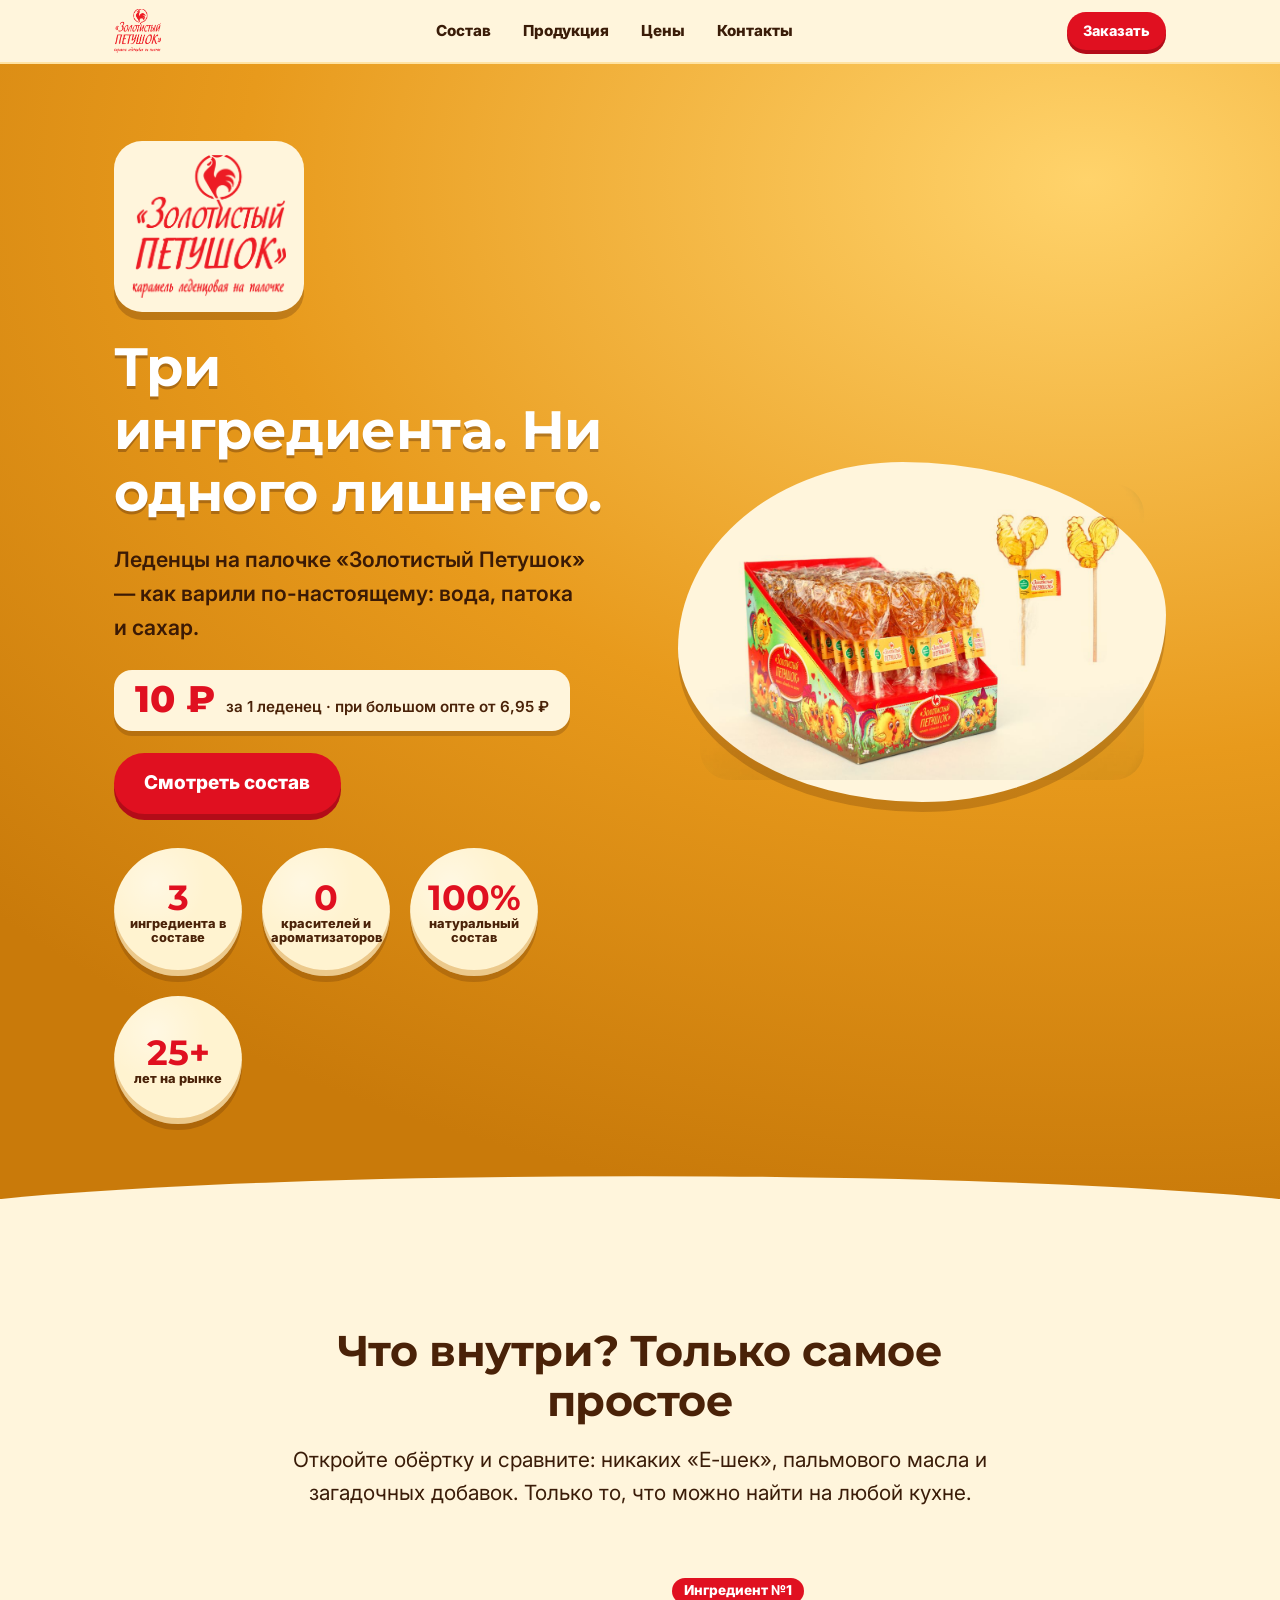
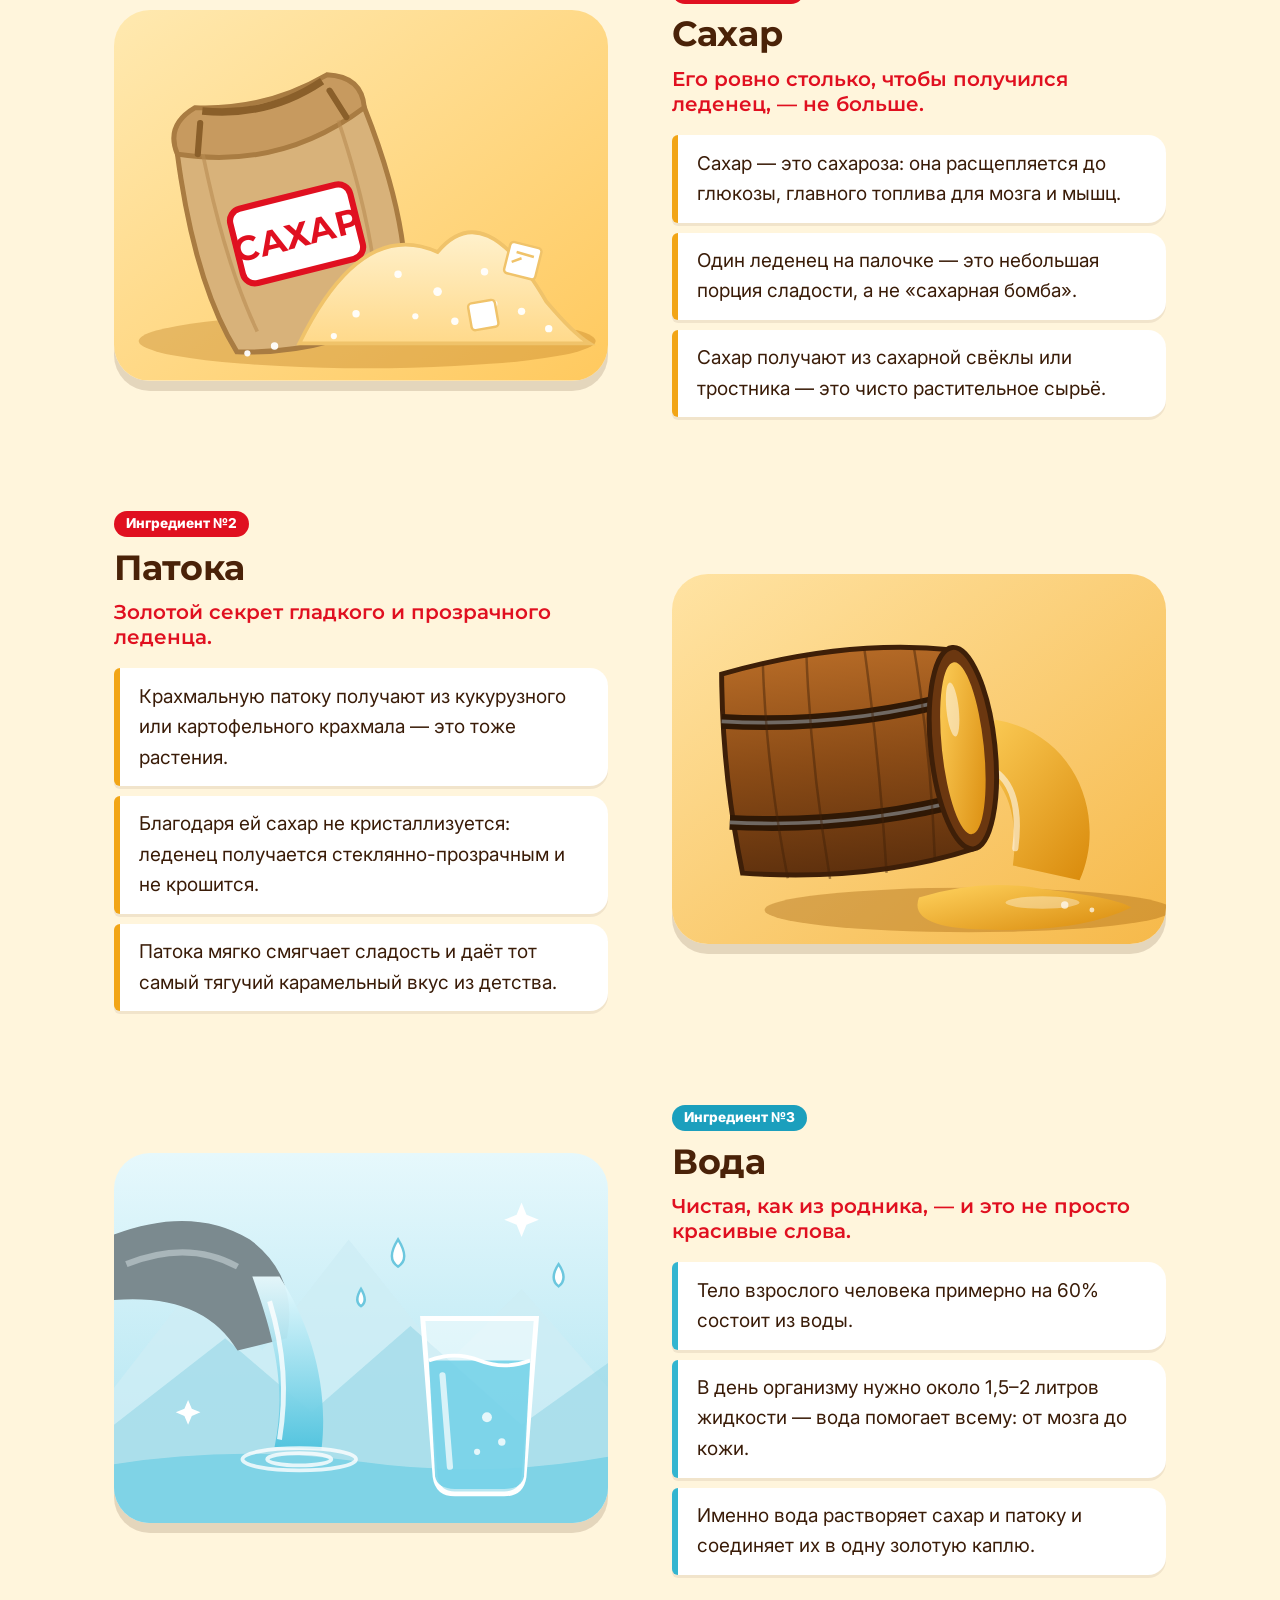
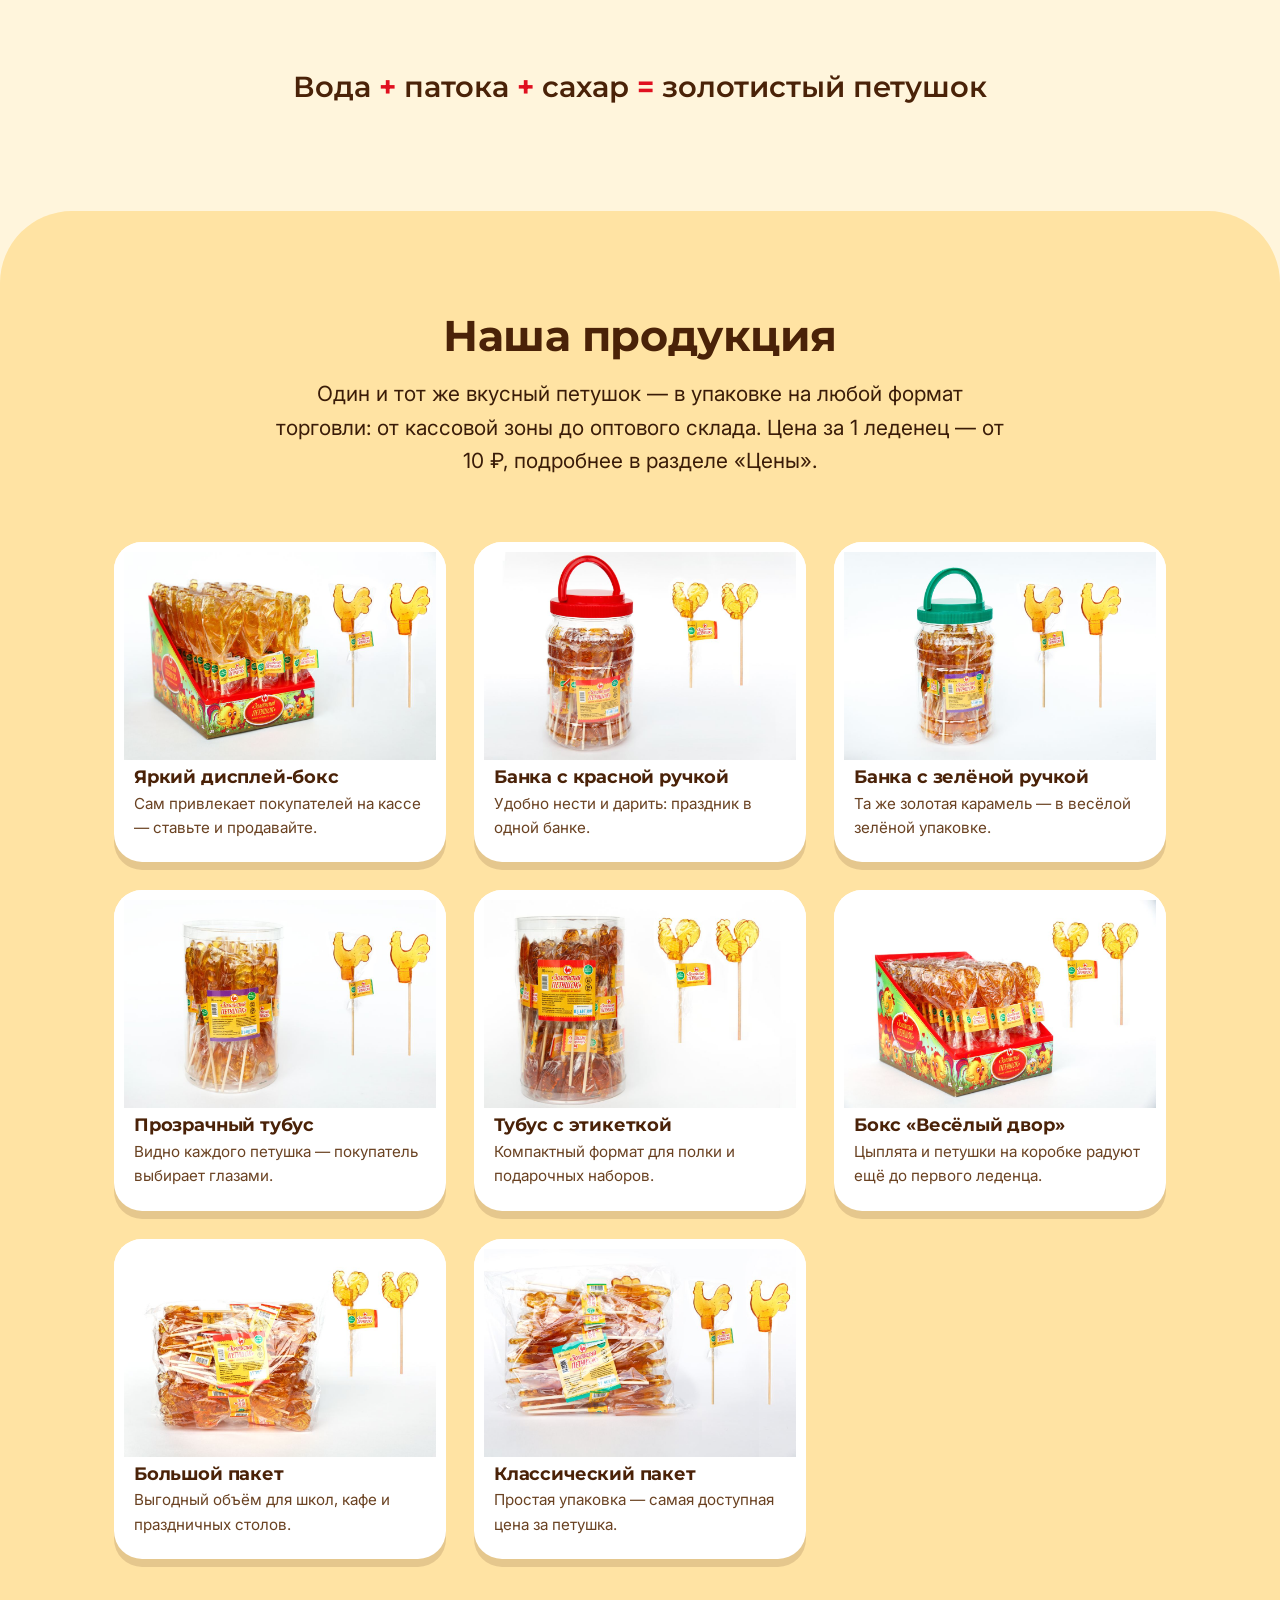
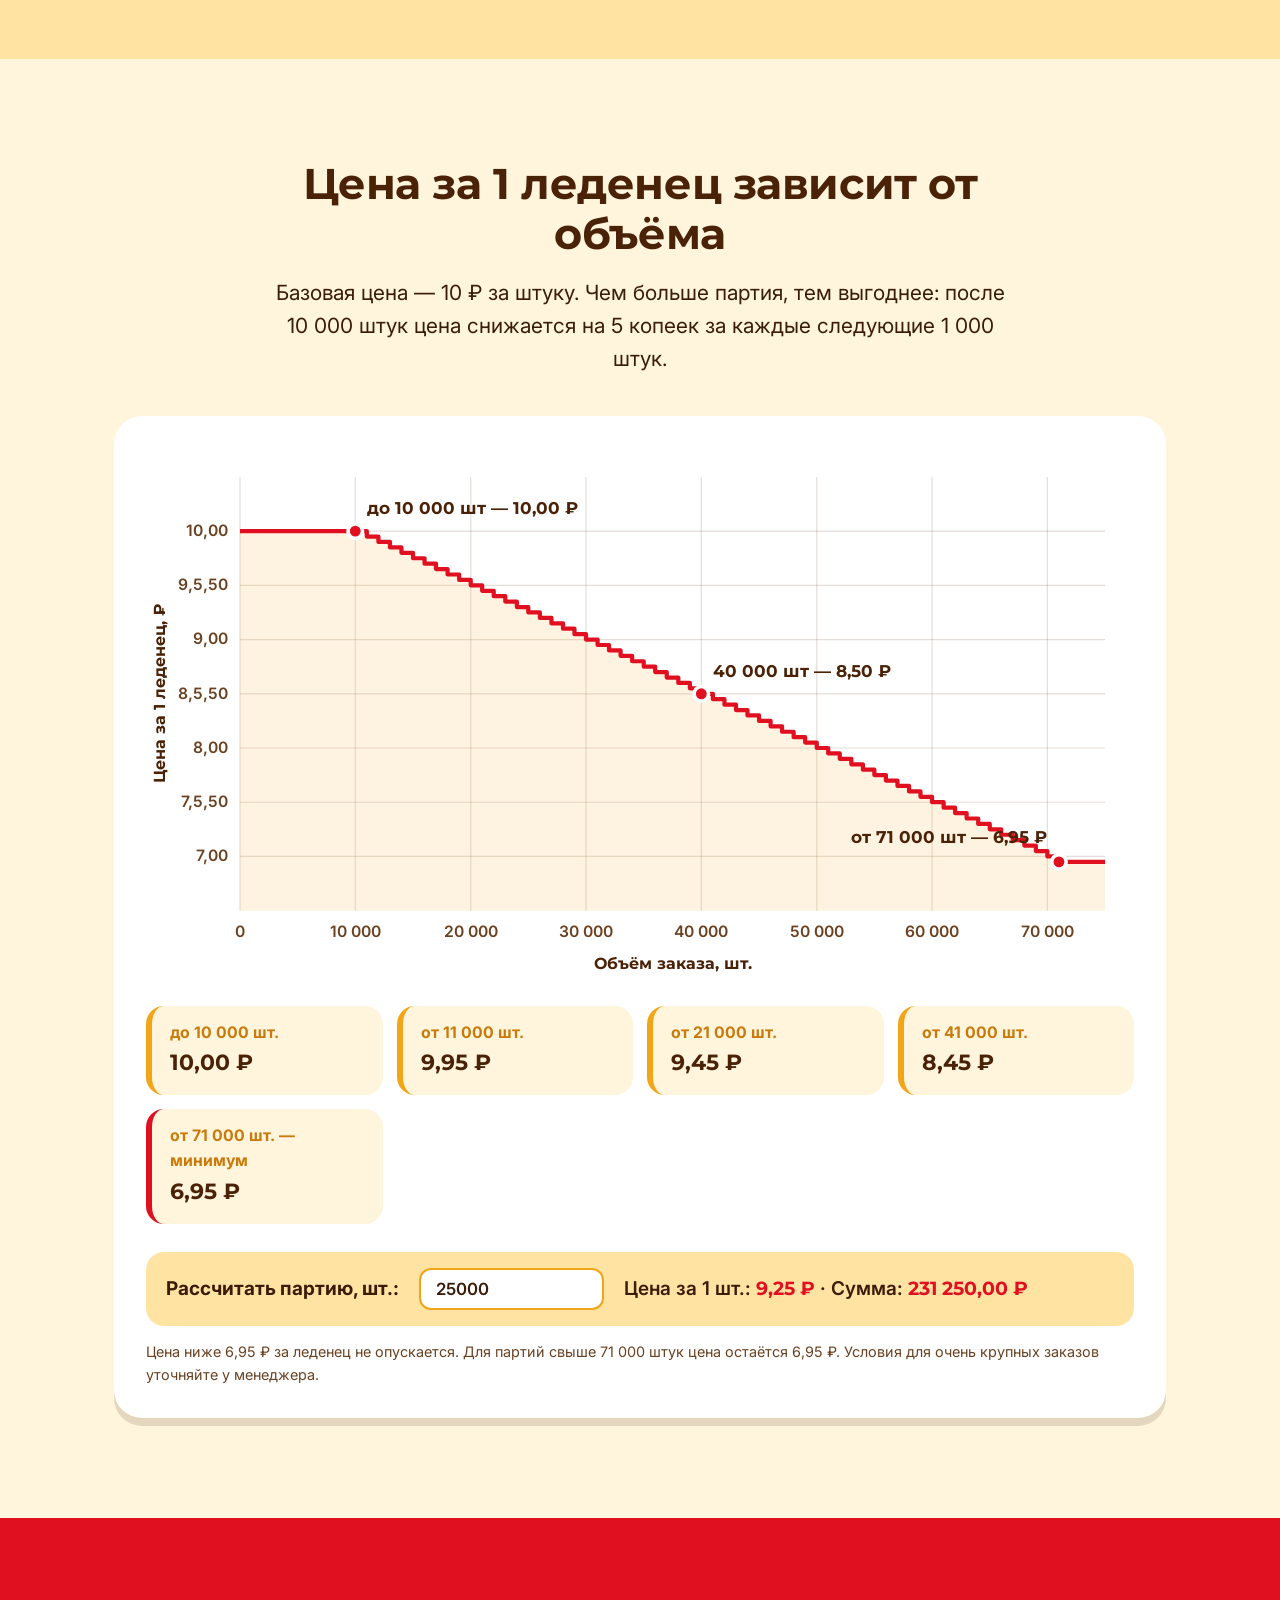
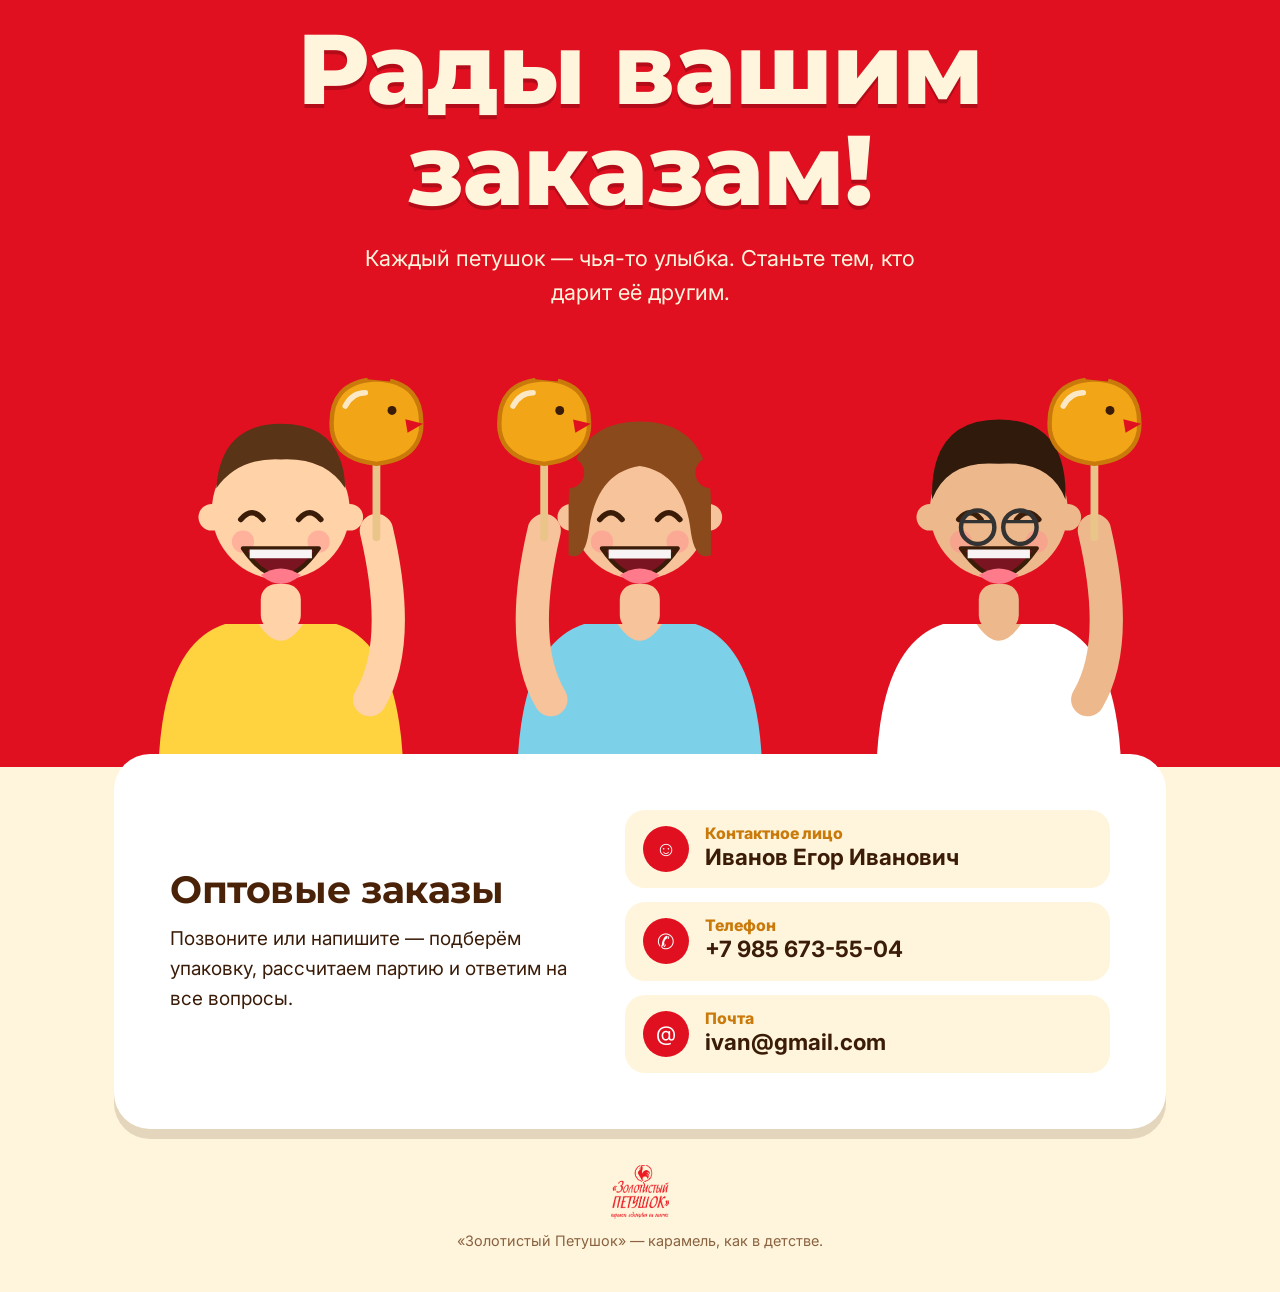
==== index1.html @ 6cf891c1 "add graf and new text" ====
<!DOCTYPE html>
<html lang="ru">
<head>
<meta charset="utf-8">
<meta name="viewport" content="width=device-width, initial-scale=1, viewport-fit=cover">
<title>Золотистый Петушок — натуральные леденцы</title>
<link rel="preconnect" href="https://fonts.googleapis.com">
<link rel="stylesheet" href="https://fonts.googleapis.com/css2?family=Montserrat:wght@500;600;700;800&family=Inter:wght@400;500;600;700&display=swap">
<style>
:root{
  --red:#E01020; --red-d:#b30c18; --amber:#F2A516; --amber-d:#C97A0A; --caramel:#E89A1C;
  --cream:#FFF5DC; --honey:#FFE3A3; --brown:#4A2208; --ink:#3a1c08; --water:#BFE9F2;
  --h:'Montserrat','Segoe UI',Arial,sans-serif; --b:'Inter','Segoe UI',Arial,sans-serif;
  --pad:clamp(16px,5vw,64px);
}
*{box-sizing:border-box;margin:0;padding:0}
html{scroll-behavior:smooth;scroll-padding-top:70px}
body{font-family:var(--b);color:var(--ink);background:var(--cream);line-height:1.6;font-size:clamp(16px,1.1vw + 11px,19px);-webkit-text-size-adjust:100%}
img,svg{max-width:100%;display:block}
a{color:inherit}
:focus-visible{outline:3px solid var(--red);outline-offset:3px;border-radius:6px}
.wrap{max-width:1180px;margin:0 auto;padding:0 var(--pad)}
h1,h2,h3{font-family:var(--h);font-weight:700;letter-spacing:-.01em;line-height:1.15;color:var(--brown)}
h2{font-size:clamp(1.7rem,4vw,2.7rem);margin-bottom:.4em}
.btn{display:inline-block;background:var(--red);color:#fff;font-weight:800;text-decoration:none;padding:.8em 1.6em;border-radius:99px;box-shadow:0 6px 0 var(--red-d);transition:transform .15s,box-shadow .15s}
.btn:hover{transform:translateY(3px);box-shadow:0 3px 0 var(--red-d)}
.btn.light{background:var(--cream);color:var(--red);box-shadow:0 6px 0 #d9b56a}
.btn.light:hover{box-shadow:0 3px 0 #d9b56a}

/* top bar */
.bar{position:sticky;top:0;z-index:20;background:rgba(255,245,220,.94);backdrop-filter:blur(8px);padding-top:env(safe-area-inset-top,0);border-bottom:2px solid var(--honey)}
.bar .wrap{display:flex;align-items:center;justify-content:space-between;height:62px;gap:12px}
.bar img{height:44px;width:auto}
.bar nav{display:flex;gap:clamp(12px,3vw,32px);font-weight:800;font-size:.95rem}
.bar nav a{text-decoration:none}
.bar nav a:hover{color:var(--red)}
.bar .btn{padding:.5em 1.1em;font-size:.9rem;box-shadow:0 4px 0 var(--red-d)}

/* hero */
.hero{background:radial-gradient(120% 90% at 85% 10%,#ffd36b 0,var(--caramel) 55%,var(--amber-d) 100%);position:relative;overflow:hidden;padding:clamp(32px,6vw,80px) 0 clamp(56px,8vw,110px)}
.hero:after{content:"";position:absolute;left:0;right:0;bottom:-1px;height:clamp(24px,4vw,56px);background:var(--cream);clip-path:ellipse(60% 100% at 50% 100%)}
.hero .wrap{display:grid;grid-template-columns:1.05fr 1fr;gap:clamp(20px,4vw,56px);align-items:center}
.hero-logo{width:clamp(110px,16vw,190px);background:var(--cream);padding:14px 18px;border-radius:28px;box-shadow:0 8px 0 rgba(74,34,8,.25);margin-bottom:24px}
.hero h1{font-size:clamp(1.9rem,4.8vw,3.4rem);color:#fff;text-shadow:0 3px 0 rgba(74,34,8,.35)}
.hero p.lead{color:#3b1a05;font-weight:600;margin:18px 0 26px;max-width:34ch;font-size:1.12em}
.stats{display:flex;flex-wrap:wrap;gap:clamp(10px,2vw,20px);margin-top:34px}
.stat{width:clamp(96px,13vw,128px);aspect-ratio:1;border-radius:50%;background:radial-gradient(circle at 32% 28%,#fff6 0,#fff0 40%),#fff3d0;display:flex;flex-direction:column;align-items:center;justify-content:center;text-align:center;box-shadow:inset 0 -6px 0 rgba(201,122,10,.35),0 6px 0 rgba(74,34,8,.22);line-height:1.1;padding:6px}
.stat b{font-family:var(--h);font-weight:700;font-size:clamp(1.5rem,3vw,2.2rem);color:var(--red)}
.stat span{font-size:clamp(.66rem,1.1vw,.8rem);font-weight:800;color:var(--brown)}
.hero-pic{background:var(--cream);border-radius:46% 54% 50% 50%/55% 45% 55% 45%;padding:clamp(10px,2vw,22px);box-shadow:0 10px 0 rgba(74,34,8,.22)}
.hero-pic img{mix-blend-mode:multiply;border-radius:30px}

/* composition */
.sec{padding:clamp(48px,8vw,100px) 0}
.sec-head{text-align:center;max-width:46rem;margin:0 auto clamp(32px,5vw,64px)}
.sec-head p{font-size:1.1em}
.ing{display:grid;grid-template-columns:1fr 1fr;gap:clamp(20px,5vw,72px);align-items:center;margin-bottom:clamp(40px,7vw,96px)}
.ing:last-child{margin-bottom:0}
.ing.flip .art{order:2}
.art{border-radius:36px;overflow:hidden;box-shadow:0 10px 0 rgba(74,34,8,.15);aspect-ratio:4/3}
.art svg{width:100%;height:100%}
.tag{display:inline-block;background:var(--red);color:#fff;font-weight:800;border-radius:99px;padding:.15em .9em;font-size:.85rem;margin-bottom:.8em}
.ing h3{font-size:clamp(1.5rem,3vw,2.2rem);margin-bottom:.35em}
.ing .big{font-family:var(--h);font-weight:600;font-size:clamp(1rem,1.7vw,1.25rem);color:var(--red);margin:.2em 0 .9em;line-height:1.25}
.facts{list-style:none;display:grid;gap:10px}
.facts li{background:#fff;border-left:6px solid var(--amber);border-radius:6px 18px 18px 6px;padding:.7em 1em;box-shadow:0 3px 0 rgba(74,34,8,.08)}
.ing.water .facts li{border-color:#33b5d0}
.ing.water .tag{background:#1b9fbd}
.formula{margin:clamp(40px,6vw,72px) 0 0;text-align:center;font-family:var(--h);font-weight:600;font-size:clamp(1.1rem,2.8vw,1.8rem);color:var(--brown)}
.formula b{color:var(--red);font-weight:700}

/* products */
.products{background:var(--honey);border-radius:clamp(28px,6vw,72px) clamp(28px,6vw,72px) 0 0}
.grid{display:grid;grid-template-columns:repeat(auto-fill,minmax(min(100%,260px),1fr));gap:clamp(16px,2.5vw,28px)}
.card{background:#fff;border-radius:28px;overflow:hidden;display:flex;flex-direction:column;box-shadow:0 8px 0 rgba(74,34,8,.14);transition:transform .2s}
.card:hover{transform:translateY(-5px) rotate(-.6deg)}
.card .ph{background:#fff;padding:10px 10px 0}
.card img{mix-blend-mode:multiply;width:100%;aspect-ratio:3/2;object-fit:cover}
.card .tx{padding:6px 20px 22px}
.card h3{font-size:1.15rem;margin-bottom:.25em}
.card p{font-size:.95rem;color:#6a4222}

/* contacts */
.thanks{background:var(--red);color:var(--cream);padding:clamp(48px,8vw,100px) 0 0;text-align:center;overflow:hidden}
.thanks h2{color:var(--cream);font-weight:800;font-size:clamp(2.2rem,8.5vw,6.2rem);line-height:1.02;text-shadow:0 .04em 0 var(--red-d);margin:0 auto;max-width:14ch;overflow-wrap:anywhere}
.thanks .sub{max-width:36rem;margin:20px auto 0;font-size:1.15em}
.people{display:grid;grid-template-columns:repeat(3,1fr);gap:clamp(8px,2vw,28px);margin-top:clamp(28px,5vw,56px);align-items:end}
.people svg{width:100%;height:auto}
.contact{background:var(--cream);color:var(--ink);padding:clamp(40px,6vw,80px) 0 calc(40px + env(safe-area-inset-bottom,0))}
.cbox{background:#fff;border-radius:36px;box-shadow:0 10px 0 rgba(74,34,8,.15);padding:clamp(24px,5vw,56px);display:grid;grid-template-columns:1fr 1.2fr;gap:clamp(20px,4vw,56px);align-items:center;margin-top:calc(-1 * clamp(40px,7vw,90px));position:relative}
.cbox h3{font-size:clamp(1.6rem,3.2vw,2.4rem)}
.cbox p{margin-top:.6em}
.rows{display:grid;gap:14px}
.row{display:flex;gap:16px;align-items:center;background:var(--cream);border-radius:20px;padding:14px 18px;text-decoration:none}
.row i{flex:none;width:46px;height:46px;border-radius:50%;background:var(--red);color:#fff;display:grid;place-items:center;font-style:normal;font-size:1.3rem}
.row small{display:block;font-weight:800;color:var(--amber-d);line-height:1.2}
.row strong{font-size:clamp(1.05rem,2.4vw,1.4rem);overflow-wrap:anywhere;line-height:1.25}
.foot{text-align:center;margin-top:36px;font-size:.9rem;color:#8a6240}
.foot img{height:54px;margin:0 auto 10px;width:auto}


/* price */
.price-badge{display:inline-flex;flex-wrap:wrap;align-items:baseline;gap:.2em .6em;background:var(--cream);color:var(--brown);border-radius:18px;padding:.6em 1.1em;margin:0 0 22px;box-shadow:0 5px 0 rgba(74,34,8,.22)}
.price-badge b{font-family:var(--h);font-weight:800;font-size:clamp(1.6rem,3.4vw,2.3rem);color:var(--red);line-height:1}
.price-badge span{font-weight:600;font-size:.95rem}
.pricing{background:var(--cream)}
.pricing .sec-head{margin-bottom:clamp(24px,4vw,40px)}
.pbox{background:#fff;border-radius:28px;box-shadow:0 8px 0 rgba(74,34,8,.14);padding:clamp(14px,3vw,32px)}
.chart{width:100%;height:auto;min-width:0}
.chart-scroll{overflow-x:auto}
.tiers{display:grid;grid-template-columns:repeat(auto-fit,minmax(min(100%,200px),1fr));gap:14px;margin-top:clamp(18px,3vw,28px)}
.tier{background:var(--cream);border-radius:18px;padding:14px 18px;border-left:6px solid var(--amber)}
.tier small{display:block;font-weight:700;color:var(--amber-d)}
.tier strong{font-family:var(--h);font-size:1.4rem;color:var(--brown)}
.tier.min{border-color:var(--red)}
.calc{display:flex;flex-wrap:wrap;align-items:center;gap:12px 20px;margin-top:clamp(18px,3vw,28px);background:var(--honey);border-radius:18px;padding:16px 20px}
.calc label{font-weight:700}
.calc input{font:600 1.05rem var(--b);width:11em;max-width:100%;padding:.55em .9em;border:2px solid var(--amber);border-radius:12px;background:#fff;color:var(--ink)}
.calc output{font-weight:600}
.calc output b{font-family:var(--h);color:var(--red)}
.note{margin-top:14px;font-size:.9rem;color:#6a4222}

/* responsive */
@media (max-width:860px){
  .hero .wrap,.ing,.cbox{grid-template-columns:1fr}
  .ing.flip .art{order:0}
  .hero-pic{order:-1;max-width:520px;margin:0 auto;width:100%}
  .bar nav{display:none}
}
@media (max-width:560px){
  .people{grid-template-columns:1fr 1fr}
  .people svg:last-child{grid-column:1/-1;max-width:50%;margin:0 auto}
  .stat{width:calc(50% - 8px);max-width:150px}
  .stats{justify-content:center}
  .hero{text-align:center}
  .hero p.lead{margin-inline:auto}
  .hero-logo{margin-inline:auto}
}
@media (prefers-reduced-motion:reduce){*{transition:none!important;scroll-behavior:auto!important}}
</style>
</head>
<body>

<header class="bar">
  <div class="wrap">
    <a href="#top" aria-label="Золотистый Петушок"><img src="[data-uri]" alt="Золотистый Петушок"></a>
    <nav><a href="#sostav">Состав</a><a href="#produkciya">Продукция</a><a href="#ceny">Цены</a><a href="#kontakty">Контакты</a></nav>
    <a class="btn" href="#kontakty">Заказать</a>
  </div>
</header>

<main id="top">
<section class="hero">
  <div class="wrap">
    <div>
      <img class="hero-logo" src="[data-uri]" alt="Логотип «Золотистый Петушок»">
      <h1>Три ингредиента. Ни одного лишнего.</h1>
      <p class="lead">Леденцы на палочке «Золотистый Петушок» — как варили по-настоящему: вода, патока и сахар.</p>
      <div class="price-badge"><b>10 ₽</b><span>за 1 леденец · при большом опте от 6,95 ₽</span></div><br>
      <a class="btn" href="#sostav">Смотреть состав</a>
      <div class="stats">
        <div class="stat"><b>3</b><span>ингредиента в составе</span></div>
        <div class="stat"><b>0</b><span>красителей и ароматизаторов</span></div>
        <div class="stat"><b>100%</b><span>натуральный состав</span></div>
        <div class="stat"><b>25+</b><span>лет на рынке</span></div>
      </div>
    </div>
    <div class="hero-pic"><img src="[data-uri]" alt="Леденцы-петушки в display-боксе"></div>
  </div>
</section>

<section class="sec" id="sostav">
  <div class="wrap">
    <div class="sec-head">
      <h2>Что внутри? Только самое простое</h2>
      <p>Откройте обёртку и сравните: никаких «Е-шек», пальмового масла и загадочных добавок. Только то, что можно найти на любой кухне.</p>
    </div>

    <article class="ing">
      <div class="art"><svg viewBox="0 0 400 300" xmlns="http://www.w3.org/2000/svg" role="img" aria-label="Мешок с рассыпавшимся сахаром">
<defs><linearGradient id="gs" x1="0" y1="0" x2="0" y2="1"><stop offset="0" stop-color="#FFF1CC"/><stop offset="1" stop-color="#FFD98A"/></linearGradient>
<linearGradient id="bg1" x1="0" y1="0" x2="1" y2="1"><stop offset="0" stop-color="#FFE9B0"/><stop offset="1" stop-color="#FFC95E"/></linearGradient></defs>
<rect width="400" height="300" fill="url(#bg1)"/>
<ellipse cx="205" cy="268" rx="185" ry="22" fill="#b9791f" opacity=".35"/>
<g transform="rotate(-14 150 190)"><path d="M72 95 Q60 200 80 262 Q150 282 220 262 Q242 200 228 95 Z" fill="#D8B27A" stroke="#a97c42" stroke-width="4"/>
<path d="M72 95 Q150 128 228 95 Q232 70 205 62 Q150 78 95 62 Q68 70 72 95Z" fill="#c79a5f" stroke="#a97c42" stroke-width="4"/>
<path d="M100 66 Q150 84 200 66" stroke="#8a5f2a" stroke-width="6" fill="none"/><path d="M96 75l-8 24M204 75l8 24" stroke="#8a5f2a" stroke-width="5" stroke-linecap="round"/>
<path d="M92 100 Q88 190 100 250M205 100 Q212 190 200 250" stroke="#b98c52" stroke-width="3" fill="none" opacity=".6"/>
<rect x="100" y="150" width="100" height="62" rx="10" fill="#fff" stroke="#E01020" stroke-width="5"/>
<text x="150" y="192" text-anchor="middle" font-family="Montserrat,Arial,sans-serif" font-weight="700" font-size="28" fill="#E01020">САХАР</text></g>
<path d="M150 270 Q200 168 262 196 Q300 150 350 236 Q372 262 385 270 Z" fill="url(#gs)" stroke="#f0c36a" stroke-width="3"/>
<g fill="#fff" opacity=".95"><circle cx="230" cy="214" r="3"/><circle cx="262" cy="228" r="3.5"/><circle cx="300" cy="212" r="3"/><circle cx="330" cy="244" r="3"/><circle cx="196" cy="246" r="3"/><circle cx="276" cy="252" r="3"/><circle cx="352" cy="258" r="3"/><circle cx="244" cy="248" r="2.5"/><circle cx="308" cy="238" r="2.5"/><circle cx="178" cy="264" r="2.5"/><circle cx="130" cy="272" r="3"/><circle cx="108" cy="278" r="2.5"/></g>
<g fill="#fff" stroke="#f0c36a" stroke-width="2"><rect x="318" y="190" width="26" height="26" rx="3" transform="rotate(14 331 203)"/><rect x="288" y="236" width="22" height="22" rx="3" transform="rotate(-10 299 247)"/></g>
<path d="M326 196l14 4M322 204l8 -3" stroke="#f0c36a" stroke-width="2"/>
</svg></div>
      <div>
        <span class="tag">Ингредиент №1</span>
        <h3>Сахар</h3>
        <p class="big">Его ровно столько, чтобы получился леденец, — не больше.</p>
        <ul class="facts">
          <li>Сахар — это сахароза: она расщепляется до глюкозы, главного топлива для мозга и мышц.</li>
          <li>Один леденец на палочке — это небольшая порция сладости, а не «сахарная бомба».</li>
          <li>Сахар получают из сахарной свёклы или тростника — это чисто растительное сырьё.</li>
        </ul>
      </div>
    </article>

    <article class="ing flip">
      <div class="art"><svg viewBox="0 0 400 300" xmlns="http://www.w3.org/2000/svg" role="img" aria-label="Опрокинутый бочонок с вытекающей патокой">
<defs><linearGradient id="gm" x1="0" y1="0" x2="1" y2="1"><stop offset="0" stop-color="#FFD25E"/><stop offset="1" stop-color="#D98A0B"/></linearGradient>
<linearGradient id="bg2" x1="0" y1="0" x2="1" y2="1"><stop offset="0" stop-color="#FFE3A3"/><stop offset="1" stop-color="#F6B94A"/></linearGradient>
<linearGradient id="wd" x1="0" y1="0" x2="0" y2="1"><stop offset="0" stop-color="#B56A26"/><stop offset=".5" stop-color="#8A4B16"/><stop offset="1" stop-color="#5E300D"/></linearGradient></defs>
<rect width="400" height="300" fill="url(#bg2)"/>
<ellipse cx="240" cy="272" rx="165" ry="18" fill="#9a5a08" opacity=".35"/>
<path d="M232 150 C268 156 282 190 276 236 L330 248 C352 200 330 130 262 118 Z" fill="url(#gm)"/>
<path d="M200 262 Q250 246 300 255 Q360 262 372 270 Q330 290 260 288 Q190 288 200 262Z" fill="url(#gm)"/>
<path d="M262 160 C276 170 282 190 278 222" stroke="#fff" stroke-width="5" stroke-linecap="round" fill="none" opacity=".55"/>
<ellipse cx="300" cy="266" rx="30" ry="5" fill="#fff" opacity=".35"/>
<g transform="rotate(-6 150 150)"><path d="M48 70 Q40 150 48 232 Q150 250 236 232 Q246 150 236 70 Q150 52 48 70Z" fill="url(#wd)" stroke="#3e1f08" stroke-width="4"/>
<path d="M44 108 Q142 124 240 108 M42 190 Q142 206 242 190" stroke="#2f1805" stroke-width="12" fill="none"/>
<path d="M44 108 Q142 124 240 108 M42 190 Q142 206 242 190" stroke="#8c8c8c" stroke-width="3" fill="none" opacity=".7"/>
<path d="M82 66 Q76 150 84 240M118 60 Q112 150 118 244M165 60 Q168 150 164 244M205 64 Q210 150 204 238" stroke="#3e1f08" stroke-width="2" opacity=".45" fill="none"/>
<ellipse cx="236" cy="150" rx="26" ry="82" fill="#6b3710" stroke="#3e1f08" stroke-width="4"/>
<ellipse cx="236" cy="150" rx="17" ry="70" fill="url(#gm)"/>
<ellipse cx="231" cy="118" rx="5" ry="22" fill="#fff" opacity=".5"/></g>
<g fill="#fff" opacity=".7"><circle cx="318" cy="268" r="3"/><circle cx="340" cy="272" r="2"/></g>
</svg></div>
      <div>
        <span class="tag">Ингредиент №2</span>
        <h3>Патока</h3>
        <p class="big">Золотой секрет гладкого и прозрачного леденца.</p>
        <ul class="facts">
          <li>Крахмальную патоку получают из кукурузного или картофельного крахмала — это тоже растения.</li>
          <li>Благодаря ей сахар не кристаллизуется: леденец получается стеклянно-прозрачным и не крошится.</li>
          <li>Патока мягко смягчает сладость и даёт тот самый тягучий карамельный вкус из детства.</li>
        </ul>
      </div>
    </article>

    <article class="ing water">
      <div class="art"><svg viewBox="0 0 400 300" xmlns="http://www.w3.org/2000/svg" role="img" aria-label="Родниковая вода">
<defs><linearGradient id="sky" x1="0" y1="0" x2="0" y2="1"><stop offset="0" stop-color="#E6F8FC"/><stop offset="1" stop-color="#A9E2F0"/></linearGradient>
<linearGradient id="wt" x1="0" y1="0" x2="0" y2="1"><stop offset="0" stop-color="#E9FBFF"/><stop offset="1" stop-color="#4FC3DE"/></linearGradient></defs>
<rect width="400" height="300" fill="url(#sky)"/>
<path d="M0 190 L70 100 L120 160 L190 70 L270 170 L330 110 L400 190 V300 H0Z" fill="#cfeef5" opacity=".8"/>
<path d="M0 220 L90 150 L160 210 L240 140 L330 220 L400 170 V300 H0Z" fill="#9fdae9" opacity=".7"/>
<path d="M-10 70 Q60 40 110 70 Q150 100 140 150 L100 160 Q70 110 -10 120Z" fill="#7b8a8f"/>
<path d="M10 90 Q60 70 100 92" stroke="#a9b6ba" stroke-width="5" fill="none"/>
<path d="M112 100 C130 150 140 190 130 238 L168 240 C174 190 160 140 134 100Z" fill="url(#wt)" opacity=".95"/>
<path d="M126 120 C138 160 140 195 134 232" stroke="#fff" stroke-width="4" fill="none" opacity=".8"/>
<path d="M0 252 Q100 236 200 250 T400 246 V300 H0Z" fill="#7fd3e6"/>
<ellipse cx="150" cy="248" rx="46" ry="9" fill="none" stroke="#fff" stroke-width="3" opacity=".8"/><ellipse cx="150" cy="248" rx="26" ry="5" fill="none" stroke="#fff" stroke-width="3" opacity=".8"/>
<g transform="translate(250 134)"><path d="M0 0 H92 L82 128 Q80 142 66 142 H26 Q12 142 10 128Z" fill="#fff" fill-opacity=".45" stroke="#fff" stroke-width="4"/>
<path d="M5 34 H87 L82 128 Q80 138 66 138 H26 Q12 138 10 128Z" fill="#6FD0E8" opacity=".85"/>
<path d="M5 34 Q26 26 46 34 T87 34" stroke="#fff" stroke-width="3" fill="none"/><path d="M16 46 L22 120" stroke="#fff" stroke-width="5" stroke-linecap="round" opacity=".7"/>
<circle cx="52" cy="80" r="4" fill="#fff" opacity=".8"/><circle cx="64" cy="100" r="3" fill="#fff" opacity=".8"/><circle cx="44" cy="108" r="2.5" fill="#fff" opacity=".8"/></g>
<g fill="#fff" stroke="#6cc7de" stroke-width="2"><path d="M230 70 q10 16 0 22 q-10 -6 0 -22z"/><path d="M360 90 q8 12 0 18 q-8 -6 0 -18z"/><path d="M200 110 q6 10 0 14 q-6 -4 0 -14z"/></g>
<g fill="#fff"><path d="M330 40 l4 10 10 4 -10 4 -4 10 -4 -10 -10 -4 10 -4z"/><path d="M60 200 l3 7 7 3 -7 3 -3 7 -3 -7 -7 -3 7 -3z"/></g>
</svg></div>
      <div>
        <span class="tag">Ингредиент №3</span>
        <h3>Вода</h3>
        <p class="big">Чистая, как из родника, — и это не просто красивые слова.</p>
        <ul class="facts">
          <li>Тело взрослого человека примерно на 60% состоит из воды.</li>
          <li>В день организму нужно около 1,5–2 литров жидкости — вода помогает всему: от мозга до кожи.</li>
          <li>Именно вода растворяет сахар и патоку и соединяет их в одну золотую каплю.</li>
        </ul>
      </div>
    </article>

    <p class="formula">Вода <b>+</b> патока <b>+</b> сахар <b>=</b> золотистый петушок</p>
  </div>
</section>

<section class="sec products" id="produkciya">
  <div class="wrap">
    <div class="sec-head">
      <h2>Наша продукция</h2>
      <p>Один и тот же вкусный петушок — в упаковке на любой формат торговли: от кассовой зоны до оптового склада. Цена за 1 леденец — от 10 ₽, подробнее в разделе «Цены».</p>
    </div>
    <div class="grid">
      <article class="card"><div class="ph"><img loading="lazy" src="[data-uri]" alt="Display-бокс с леденцами"></div><div class="tx"><h3>Яркий дисплей-бокс</h3><p>Сам привлекает покупателей на кассе — ставьте и продавайте.</p></div></article>
      <article class="card"><div class="ph"><img loading="lazy" src="[data-uri]" alt="Банка с красной крышкой"></div><div class="tx"><h3>Банка с красной ручкой</h3><p>Удобно нести и дарить: праздник в одной банке.</p></div></article>
      <article class="card"><div class="ph"><img loading="lazy" src="[data-uri]" alt="Банка с зелёной крышкой"></div><div class="tx"><h3>Банка с зелёной ручкой</h3><p>Та же золотая карамель — в весёлой зелёной упаковке.</p></div></article>
      <article class="card"><div class="ph"><img loading="lazy" src="[data-uri]" alt="Прозрачный тубус"></div><div class="tx"><h3>Прозрачный тубус</h3><p>Видно каждого петушка — покупатель выбирает глазами.</p></div></article>
      <article class="card"><div class="ph"><img loading="lazy" src="[data-uri]" alt="Тубус с этикеткой"></div><div class="tx"><h3>Тубус с этикеткой</h3><p>Компактный формат для полки и подарочных наборов.</p></div></article>
      <article class="card"><div class="ph"><img loading="lazy" src="[data-uri]" alt="Display-бокс, вид сбоку"></div><div class="tx"><h3>Бокс «Весёлый двор»</h3><p>Цыплята и петушки на коробке радуют ещё до первого леденца.</p></div></article>
      <article class="card"><div class="ph"><img loading="lazy" src="[data-uri]" alt="Пакет с леденцами"></div><div class="tx"><h3>Большой пакет</h3><p>Выгодный объём для школ, кафе и праздничных столов.</p></div></article>
      <article class="card"><div class="ph"><img loading="lazy" src="[data-uri]" alt="Пакет классический"></div><div class="tx"><h3>Классический пакет</h3><p>Простая упаковка — самая доступная цена за петушка.</p></div></article>
    </div>
  </div>
</section>

<section class="sec pricing" id="ceny">
  <div class="wrap">
    <div class="sec-head">
      <h2>Цена за 1 леденец зависит от объёма</h2>
      <p>Базовая цена — 10 ₽ за штуку. Чем больше партия, тем выгоднее: после 10 000 штук цена снижается на 5 копеек за каждые следующие 1 000 штук.</p>
    </div>
    <div class="pbox">
      <div class="chart-scroll"><svg class="chart" viewBox="0 0 820 440" role="img" aria-label="График снижения цены за один леденец от 10 рублей до 6 рублей 95 копеек при росте объёма заказа от 10 000 до 71 000 штук">
<style>.g{stroke:#4A220826;stroke-width:1}.t{font:600 13px Inter,Arial,sans-serif;fill:#6a4222}.ax{font:700 13px Montserrat,Arial,sans-serif;fill:#4A2208}.lab{font:700 14px Montserrat,Arial,sans-serif;fill:#4A2208}.dot{fill:#E01020;stroke:#fff;stroke-width:3}.ln{fill:none;stroke:#E01020;stroke-width:3.5;stroke-linejoin:round}.ar{fill:#F2A51622}</style>
<line x1="78" x2="796" y1="339.0" y2="339.0" class="g"/><text x="68" y="343.0" text-anchor="end" class="t">7,00</text><line x1="78" x2="796" y1="294.0" y2="294.0" class="g"/><text x="68" y="298.0" text-anchor="end" class="t">7,5,50</text><line x1="78" x2="796" y1="249.0" y2="249.0" class="g"/><text x="68" y="253.0" text-anchor="end" class="t">8,00</text><line x1="78" x2="796" y1="204.0" y2="204.0" class="g"/><text x="68" y="208.0" text-anchor="end" class="t">8,5,50</text><line x1="78" x2="796" y1="159.0" y2="159.0" class="g"/><text x="68" y="163.0" text-anchor="end" class="t">9,00</text><line x1="78" x2="796" y1="114.0" y2="114.0" class="g"/><text x="68" y="118.0" text-anchor="end" class="t">9,5,50</text><line x1="78" x2="796" y1="69.0" y2="69.0" class="g"/><text x="68" y="73.0" text-anchor="end" class="t">10,00</text><line x1="78.0" x2="78.0" y1="24" y2="384" class="g"/><text x="78.0" y="406" text-anchor="middle" class="t">0</text><line x1="173.7" x2="173.7" y1="24" y2="384" class="g"/><text x="173.7" y="406" text-anchor="middle" class="t">10 000</text><line x1="269.5" x2="269.5" y1="24" y2="384" class="g"/><text x="269.5" y="406" text-anchor="middle" class="t">20 000</text><line x1="365.2" x2="365.2" y1="24" y2="384" class="g"/><text x="365.2" y="406" text-anchor="middle" class="t">30 000</text><line x1="460.9" x2="460.9" y1="24" y2="384" class="g"/><text x="460.9" y="406" text-anchor="middle" class="t">40 000</text><line x1="556.7" x2="556.7" y1="24" y2="384" class="g"/><text x="556.7" y="406" text-anchor="middle" class="t">50 000</text><line x1="652.4" x2="652.4" y1="24" y2="384" class="g"/><text x="652.4" y="406" text-anchor="middle" class="t">60 000</text><line x1="748.1" x2="748.1" y1="24" y2="384" class="g"/><text x="748.1" y="406" text-anchor="middle" class="t">70 000</text><path d="M78.0 69.0 L173.7 69.0 L183.3 69.0 L183.3 73.5 L192.9 73.5 L192.9 78.0 L202.5 78.0 L202.5 82.5 L212.0 82.5 L212.0 87.0 L221.6 87.0 L221.6 91.5 L231.2 91.5 L231.2 96.0 L240.7 96.0 L240.7 100.5 L250.3 100.5 L250.3 105.0 L259.9 105.0 L259.9 109.5 L269.5 109.5 L269.5 114.0 L279.0 114.0 L279.0 118.5 L288.6 118.5 L288.6 123.0 L298.2 123.0 L298.2 127.5 L307.8 127.5 L307.8 132.0 L317.3 132.0 L317.3 136.5 L326.9 136.5 L326.9 141.0 L336.5 141.0 L336.5 145.5 L346.1 145.5 L346.1 150.0 L355.6 150.0 L355.6 154.5 L365.2 154.5 L365.2 159.0 L374.8 159.0 L374.8 163.5 L384.3 163.5 L384.3 168.0 L393.9 168.0 L393.9 172.5 L403.5 172.5 L403.5 177.0 L413.1 177.0 L413.1 181.5 L422.6 181.5 L422.6 186.0 L432.2 186.0 L432.2 190.5 L441.8 190.5 L441.8 195.0 L451.4 195.0 L451.4 199.5 L460.9 199.5 L460.9 204.0 L470.5 204.0 L470.5 208.5 L480.1 208.5 L480.1 213.0 L489.7 213.0 L489.7 217.5 L499.2 217.5 L499.2 222.0 L508.8 222.0 L508.8 226.5 L518.4 226.5 L518.4 231.0 L527.9 231.0 L527.9 235.5 L537.5 235.5 L537.5 240.0 L547.1 240.0 L547.1 244.5 L556.7 244.5 L556.7 249.0 L566.2 249.0 L566.2 253.5 L575.8 253.5 L575.8 258.0 L585.4 258.0 L585.4 262.5 L595.0 262.5 L595.0 267.0 L604.5 267.0 L604.5 271.5 L614.1 271.5 L614.1 276.0 L623.7 276.0 L623.7 280.5 L633.3 280.5 L633.3 285.0 L642.8 285.0 L642.8 289.5 L652.4 289.5 L652.4 294.0 L662.0 294.0 L662.0 298.5 L671.5 298.5 L671.5 303.0 L681.1 303.0 L681.1 307.5 L690.7 307.5 L690.7 312.0 L700.3 312.0 L700.3 316.5 L709.8 316.5 L709.8 321.0 L719.4 321.0 L719.4 325.5 L729.0 325.5 L729.0 330.0 L738.6 330.0 L738.6 334.5 L748.1 334.5 L748.1 339.0 L757.7 339.0 L757.7 343.5 L796.0 343.5 L796.0 384.0 L78.0 384.0Z" class="ar"/><path d="M78.0 69.0 L173.7 69.0 L183.3 69.0 L183.3 73.5 L192.9 73.5 L192.9 78.0 L202.5 78.0 L202.5 82.5 L212.0 82.5 L212.0 87.0 L221.6 87.0 L221.6 91.5 L231.2 91.5 L231.2 96.0 L240.7 96.0 L240.7 100.5 L250.3 100.5 L250.3 105.0 L259.9 105.0 L259.9 109.5 L269.5 109.5 L269.5 114.0 L279.0 114.0 L279.0 118.5 L288.6 118.5 L288.6 123.0 L298.2 123.0 L298.2 127.5 L307.8 127.5 L307.8 132.0 L317.3 132.0 L317.3 136.5 L326.9 136.5 L326.9 141.0 L336.5 141.0 L336.5 145.5 L346.1 145.5 L346.1 150.0 L355.6 150.0 L355.6 154.5 L365.2 154.5 L365.2 159.0 L374.8 159.0 L374.8 163.5 L384.3 163.5 L384.3 168.0 L393.9 168.0 L393.9 172.5 L403.5 172.5 L403.5 177.0 L413.1 177.0 L413.1 181.5 L422.6 181.5 L422.6 186.0 L432.2 186.0 L432.2 190.5 L441.8 190.5 L441.8 195.0 L451.4 195.0 L451.4 199.5 L460.9 199.5 L460.9 204.0 L470.5 204.0 L470.5 208.5 L480.1 208.5 L480.1 213.0 L489.7 213.0 L489.7 217.5 L499.2 217.5 L499.2 222.0 L508.8 222.0 L508.8 226.5 L518.4 226.5 L518.4 231.0 L527.9 231.0 L527.9 235.5 L537.5 235.5 L537.5 240.0 L547.1 240.0 L547.1 244.5 L556.7 244.5 L556.7 249.0 L566.2 249.0 L566.2 253.5 L575.8 253.5 L575.8 258.0 L585.4 258.0 L585.4 262.5 L595.0 262.5 L595.0 267.0 L604.5 267.0 L604.5 271.5 L614.1 271.5 L614.1 276.0 L623.7 276.0 L623.7 280.5 L633.3 280.5 L633.3 285.0 L642.8 285.0 L642.8 289.5 L652.4 289.5 L652.4 294.0 L662.0 294.0 L662.0 298.5 L671.5 298.5 L671.5 303.0 L681.1 303.0 L681.1 307.5 L690.7 307.5 L690.7 312.0 L700.3 312.0 L700.3 316.5 L709.8 316.5 L709.8 321.0 L719.4 321.0 L719.4 325.5 L729.0 325.5 L729.0 330.0 L738.6 330.0 L738.6 334.5 L748.1 334.5 L748.1 339.0 L757.7 339.0 L757.7 343.5 L796.0 343.5" class="ln"/><circle cx="173.7" cy="69.0" r="6" class="dot"/><text x="183.7" y="55.0" text-anchor="start" class="lab">до 10 000 шт — 10,00 ₽</text><circle cx="460.9" cy="204.0" r="6" class="dot"/><text x="470.9" y="190.0" text-anchor="start" class="lab">40 000 шт — 8,50 ₽</text><circle cx="757.7" cy="343.5" r="6" class="dot"/><text x="747.7" y="327.5" text-anchor="end" class="lab">от 71 000 шт — 6,95 ₽</text>
<text x="437" y="432" text-anchor="middle" class="ax">Объём заказа, шт.</text>
<text transform="translate(16 204) rotate(-90)" text-anchor="middle" class="ax">Цена за 1 леденец, ₽</text>
</svg></div>
      <div class="tiers">
        <div class="tier"><small>до 10 000 шт.</small><strong>10,00 ₽</strong></div>
        <div class="tier"><small>от 11 000 шт.</small><strong>9,95 ₽</strong></div>
        <div class="tier"><small>от 21 000 шт.</small><strong>9,45 ₽</strong></div>
        <div class="tier"><small>от 41 000 шт.</small><strong>8,45 ₽</strong></div>
        <div class="tier min"><small>от 71 000 шт. — минимум</small><strong>6,95 ₽</strong></div>
      </div>
      <div class="calc">
        <label for="qty">Рассчитать партию, шт.:</label>
        <input id="qty" type="number" inputmode="numeric" min="1" step="1000" value="25000">
        <output id="res" aria-live="polite"></output>
      </div>
      <p class="note">Цена ниже 6,95 ₽ за леденец не опускается. Для партий свыше 71 000 штук цена остаётся 6,95 ₽. Условия для очень крупных заказов уточняйте у менеджера.</p>
    </div>
  </div>
</section>
<script>
(function(){
  var q=document.getElementById('qty'),r=document.getElementById('res');
  function kop(n){var d=n>10000?Math.floor((n-10000)/1000):0;return Math.max(695,1000-5*d);}
  function f(n){return n.toLocaleString('ru-RU',{minimumFractionDigits:2,maximumFractionDigits:2});}
  function upd(){
    var n=Math.floor(Number(q.value));
    if(!n||n<1){r.textContent='Введите количество';return;}
    var k=kop(n);
    r.innerHTML='Цена за 1 шт.: <b>'+f(k/100)+' ₽</b> · Сумма: <b>'+f(n*k/100)+' ₽</b>';
  }
  q.addEventListener('input',upd);upd();
})();
</script>

<section class="thanks" id="kontakty">
  <div class="wrap">
    <h2>Рады вашим заказам!</h2>
    <p class="sub">Каждый петушок — чья-то улыбка. Станьте тем, кто дарит её другим.</p>
    <div class="people"><svg viewBox="0 0 300 360" xmlns="http://www.w3.org/2000/svg" role="img" aria-label="Радостный мальчик с леденцом">
<path d="M40 360 Q44 250 100 232 L200 232 Q256 250 260 360Z" fill="#FFD23F"/><path d="M130 232 Q150 262 170 232Z" fill="#FFD2A8"/>
<rect x="132" y="196" width="36" height="42" rx="14" fill="#FFD2A8"/>
<circle cx="150" cy="130" r="62" fill="#FFD2A8"/><circle cx="88" cy="136" r="12" fill="#FFD2A8"/><circle cx="212" cy="136" r="12" fill="#FFD2A8"/><path d="M92 110 Q96 52 150 52 Q206 52 208 110 Q190 82 150 84 Q112 82 92 110Z" fill="#5a3416"/>
<circle cx="116" cy="158" r="10" fill="#ff8f8f" opacity=".5"/><circle cx="184" cy="158" r="10" fill="#ff8f8f" opacity=".5"/>
<path d="M114 138 Q124 126 134 138M166 138 Q176 126 186 138" stroke="#3a1c08" stroke-width="5" stroke-linecap="round" fill="none"/>
<path d="M116 164 Q150 214 184 164Z" fill="#7a1420" stroke="#3a1c08" stroke-width="4" stroke-linejoin="round"/><path d="M132 188 Q150 176 168 188 Q150 204 132 188Z" fill="#ff7a8a"/><path d="M122 165h56v8h-56z" fill="#fff" opacity=".95"/>
<path d="M230 300 Q260 250 236 148" stroke="#FFD2A8" stroke-width="30" stroke-linecap="round" fill="none"/>
<path d="M236 154 V90" stroke="#E9C58A" stroke-width="7" stroke-linecap="round"/>
<g transform="translate(236 70)"><path d="M-40 -12 Q-44 -56 0 -58 Q44 -56 40 -12 Q36 14 0 18 Q-36 14 -40 -12Z" fill="#F2A516" stroke="#C97A0A" stroke-width="4"/>
<path d="M-8 -58 Q-10 -76 0 -74 Q2 -66 8 -76 Q18 -70 12 -56Z" fill="#E01020"/><circle cx="14" cy="-30" r="4" fill="#3a1c08"/><path d="M26 -22 l16 4 -14 8z" fill="#E01020"/><path d="M-28 -34 Q-22 -46 -10 -46" stroke="#fff" stroke-width="5" stroke-linecap="round" fill="none" opacity=".75"/></g>
</svg><svg viewBox="0 0 300 360" xmlns="http://www.w3.org/2000/svg" role="img" aria-label="Радостная девочка с леденцом">
<path d="M40 360 Q44 250 100 232 L200 232 Q256 250 260 360Z" fill="#7CD0E8"/><path d="M130 232 Q150 262 170 232Z" fill="#F7C39A"/>
<rect x="132" y="196" width="36" height="42" rx="14" fill="#F7C39A"/>
<circle cx="150" cy="130" r="62" fill="#F7C39A"/><circle cx="88" cy="136" r="12" fill="#F7C39A"/><circle cx="212" cy="136" r="12" fill="#F7C39A"/><path d="M86 130 Q84 50 150 50 Q216 50 214 130 L214 170 Q200 176 196 150 Q190 96 150 90 Q110 96 104 150 Q100 176 86 170Z" fill="#8a4a1c"/><circle cx="86" cy="96" r="14" fill="#E01020"/><circle cx="214" cy="96" r="14" fill="#E01020"/>
<circle cx="116" cy="158" r="10" fill="#ff8f8f" opacity=".5"/><circle cx="184" cy="158" r="10" fill="#ff8f8f" opacity=".5"/>
<path d="M114 138 Q124 126 134 138M166 138 Q176 126 186 138" stroke="#3a1c08" stroke-width="5" stroke-linecap="round" fill="none"/>
<path d="M116 164 Q150 214 184 164Z" fill="#7a1420" stroke="#3a1c08" stroke-width="4" stroke-linejoin="round"/><path d="M132 188 Q150 176 168 188 Q150 204 132 188Z" fill="#ff7a8a"/><path d="M122 165h56v8h-56z" fill="#fff" opacity=".95"/>
<path d="M70 300 Q40 250 64 148" stroke="#F7C39A" stroke-width="30" stroke-linecap="round" fill="none"/>
<path d="M64 154 V90" stroke="#E9C58A" stroke-width="7" stroke-linecap="round"/>
<g transform="translate(64 70)"><path d="M-40 -12 Q-44 -56 0 -58 Q44 -56 40 -12 Q36 14 0 18 Q-36 14 -40 -12Z" fill="#F2A516" stroke="#C97A0A" stroke-width="4"/>
<path d="M-8 -58 Q-10 -76 0 -74 Q2 -66 8 -76 Q18 -70 12 -56Z" fill="#E01020"/><circle cx="14" cy="-30" r="4" fill="#3a1c08"/><path d="M26 -22 l16 4 -14 8z" fill="#E01020"/><path d="M-28 -34 Q-22 -46 -10 -46" stroke="#fff" stroke-width="5" stroke-linecap="round" fill="none" opacity=".75"/></g>
</svg><svg viewBox="0 0 300 360" xmlns="http://www.w3.org/2000/svg" role="img" aria-label="Счастливый взрослый с леденцом">
<path d="M40 360 Q44 250 100 232 L200 232 Q256 250 260 360Z" fill="#FFFFFF"/><path d="M130 232 Q150 262 170 232Z" fill="#EDB98C"/>
<rect x="132" y="196" width="36" height="42" rx="14" fill="#EDB98C"/>
<circle cx="150" cy="130" r="62" fill="#EDB98C"/><circle cx="88" cy="136" r="12" fill="#EDB98C"/><circle cx="212" cy="136" r="12" fill="#EDB98C"/><path d="M90 120 Q88 48 150 48 Q212 48 210 120 Q196 84 150 88 Q104 84 90 120Z" fill="#2f1a0c"/>
<circle cx="116" cy="158" r="10" fill="#ff8f8f" opacity=".5"/><circle cx="184" cy="158" r="10" fill="#ff8f8f" opacity=".5"/>
<path d="M114 138 Q124 126 134 138M166 138 Q176 126 186 138" stroke="#3a1c08" stroke-width="5" stroke-linecap="round" fill="none"/><path d="M118 140 h26 M156 140 h26" stroke="#333" stroke-width="3" fill="none"/><circle cx="131" cy="145" r="15" fill="none" stroke="#333" stroke-width="4"/><circle cx="169" cy="145" r="15" fill="none" stroke="#333" stroke-width="4"/>
<path d="M116 164 Q150 214 184 164Z" fill="#7a1420" stroke="#3a1c08" stroke-width="4" stroke-linejoin="round"/><path d="M132 188 Q150 176 168 188 Q150 204 132 188Z" fill="#ff7a8a"/><path d="M122 165h56v8h-56z" fill="#fff" opacity=".95"/>
<path d="M230 300 Q260 250 236 148" stroke="#EDB98C" stroke-width="30" stroke-linecap="round" fill="none"/>
<path d="M236 154 V90" stroke="#E9C58A" stroke-width="7" stroke-linecap="round"/>
<g transform="translate(236 70)"><path d="M-40 -12 Q-44 -56 0 -58 Q44 -56 40 -12 Q36 14 0 18 Q-36 14 -40 -12Z" fill="#F2A516" stroke="#C97A0A" stroke-width="4"/>
<path d="M-8 -58 Q-10 -76 0 -74 Q2 -66 8 -76 Q18 -70 12 -56Z" fill="#E01020"/><circle cx="14" cy="-30" r="4" fill="#3a1c08"/><path d="M26 -22 l16 4 -14 8z" fill="#E01020"/><path d="M-28 -34 Q-22 -46 -10 -46" stroke="#fff" stroke-width="5" stroke-linecap="round" fill="none" opacity=".75"/></g>
</svg></div>
  </div>
</section>

<section class="contact">
  <div class="wrap">
    <div class="cbox">
      <div>
        <h3>Оптовые заказы</h3>
        <p>Позвоните или напишите — подберём упаковку, рассчитаем партию и ответим на все вопросы.</p>
      </div>
      <div class="rows">
        <div class="row"><i>☺</i><div><small>Контактное лицо</small><strong>Иванов Егор Иванович</strong></div></div>
        <div class="row"><i>✆</i><div><small>Телефон</small><strong>+7 985 673-55-04</strong></div></div>
        <div class="row"><i>@</i><div><small>Почта</small><strong>ivan@gmail.com</strong></div></div>
      </div>
    </div>
    <footer class="foot"><img src="[data-uri]" alt="Золотистый Петушок"><p>«Золотистый Петушок» — карамель, как в детстве.</p></footer>
  </div>
</section>
</main>
</body>
</html>
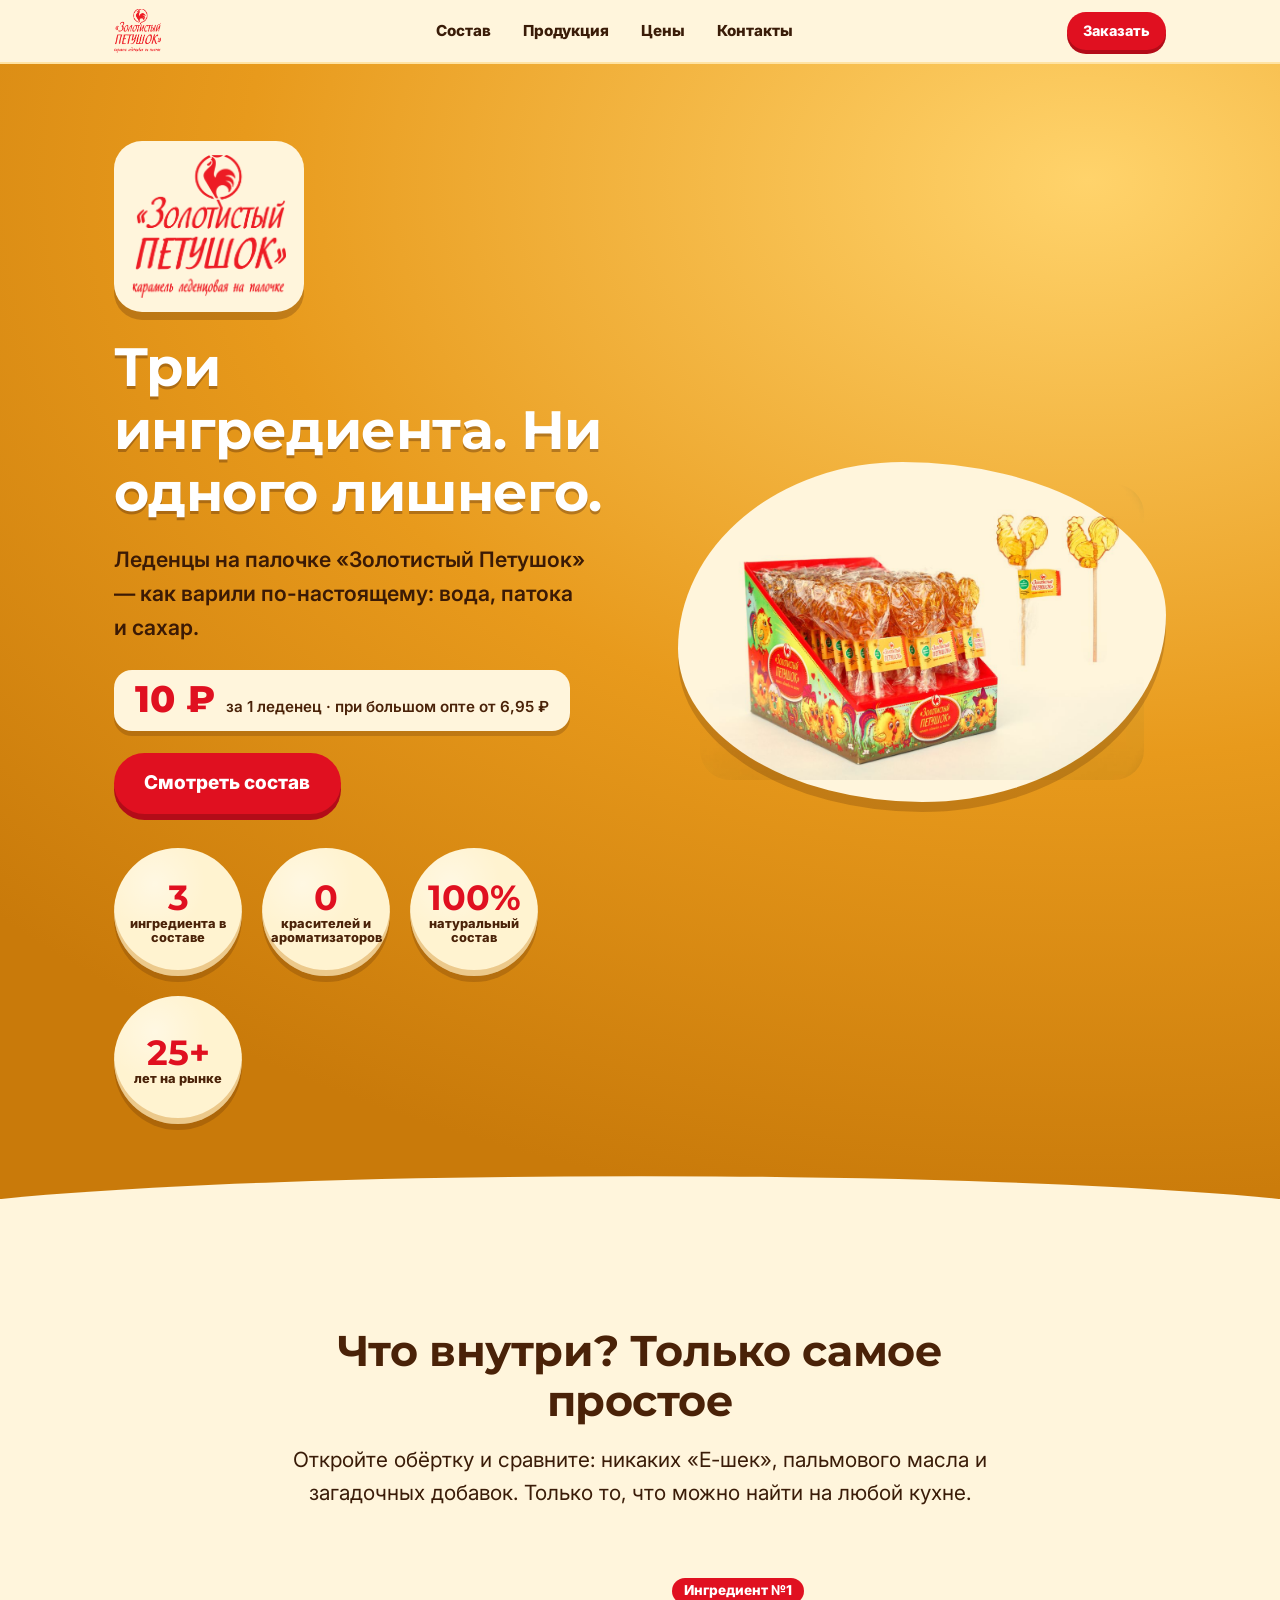
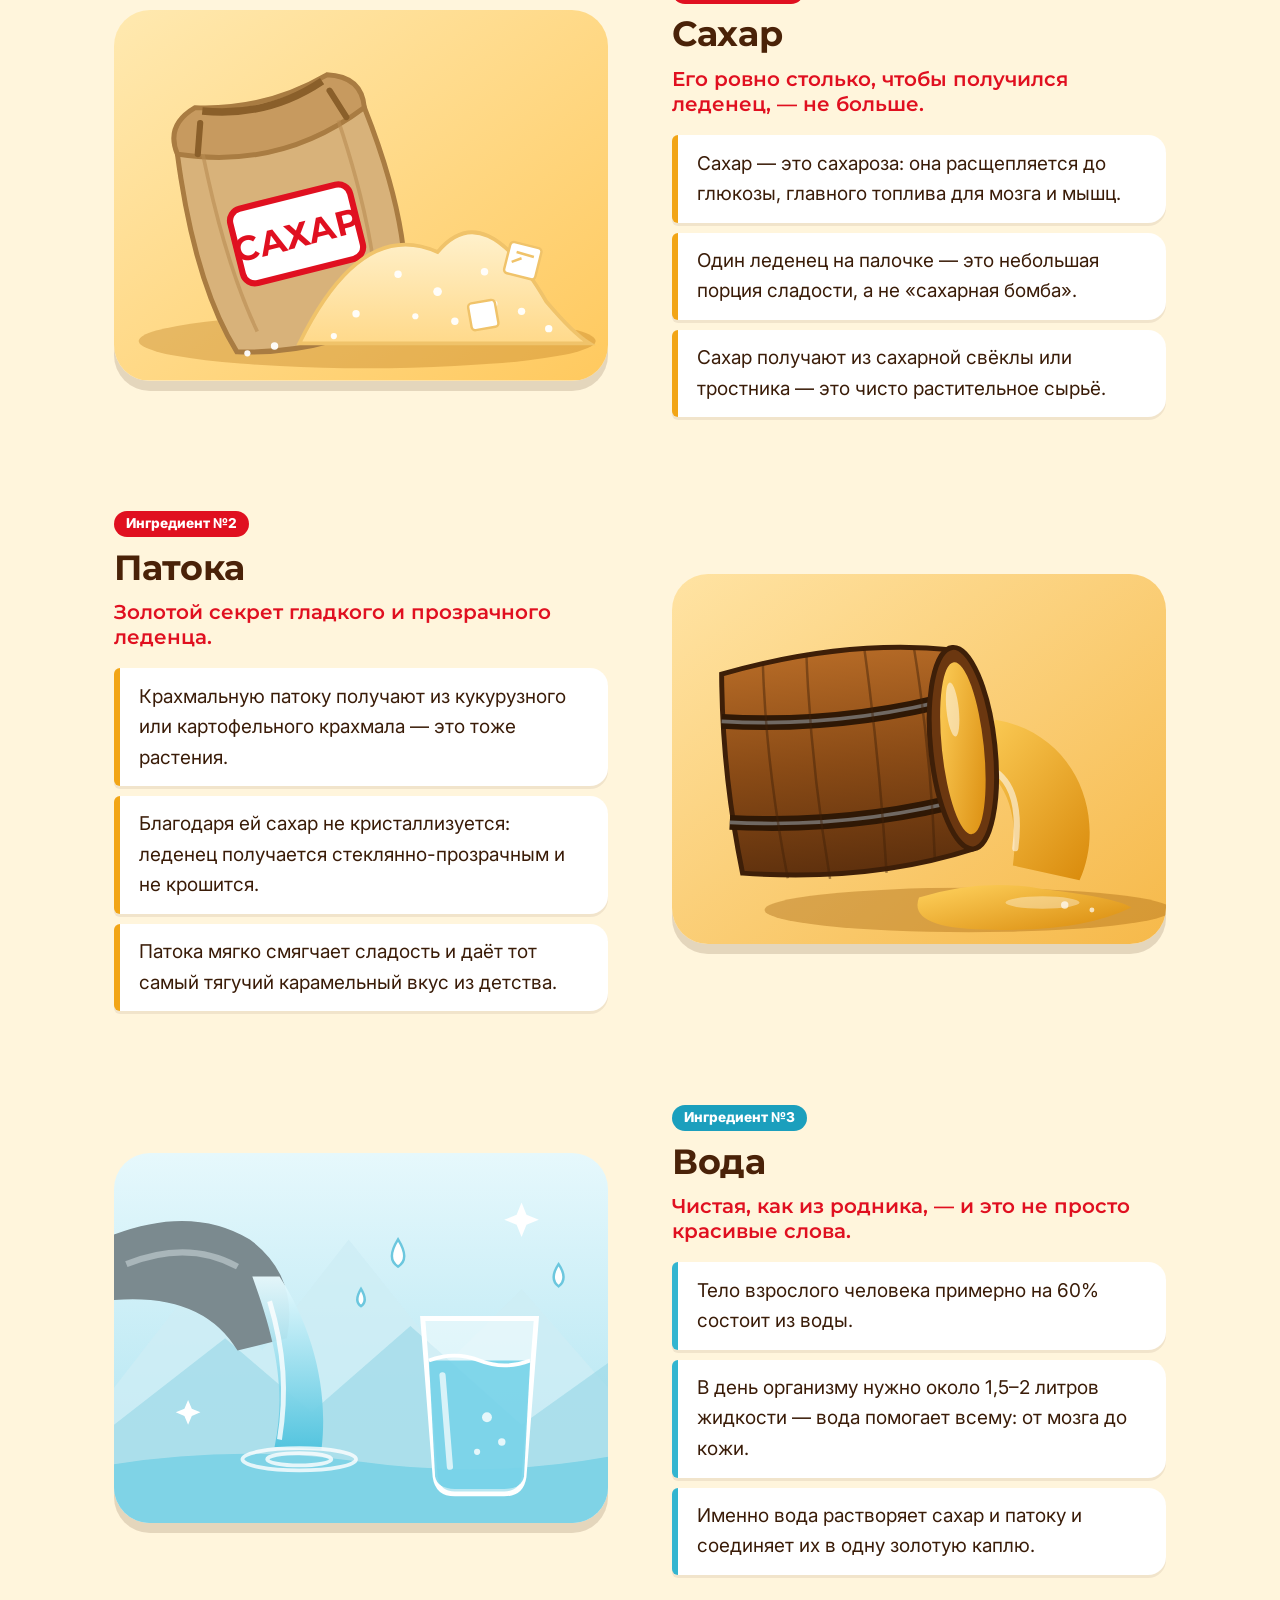
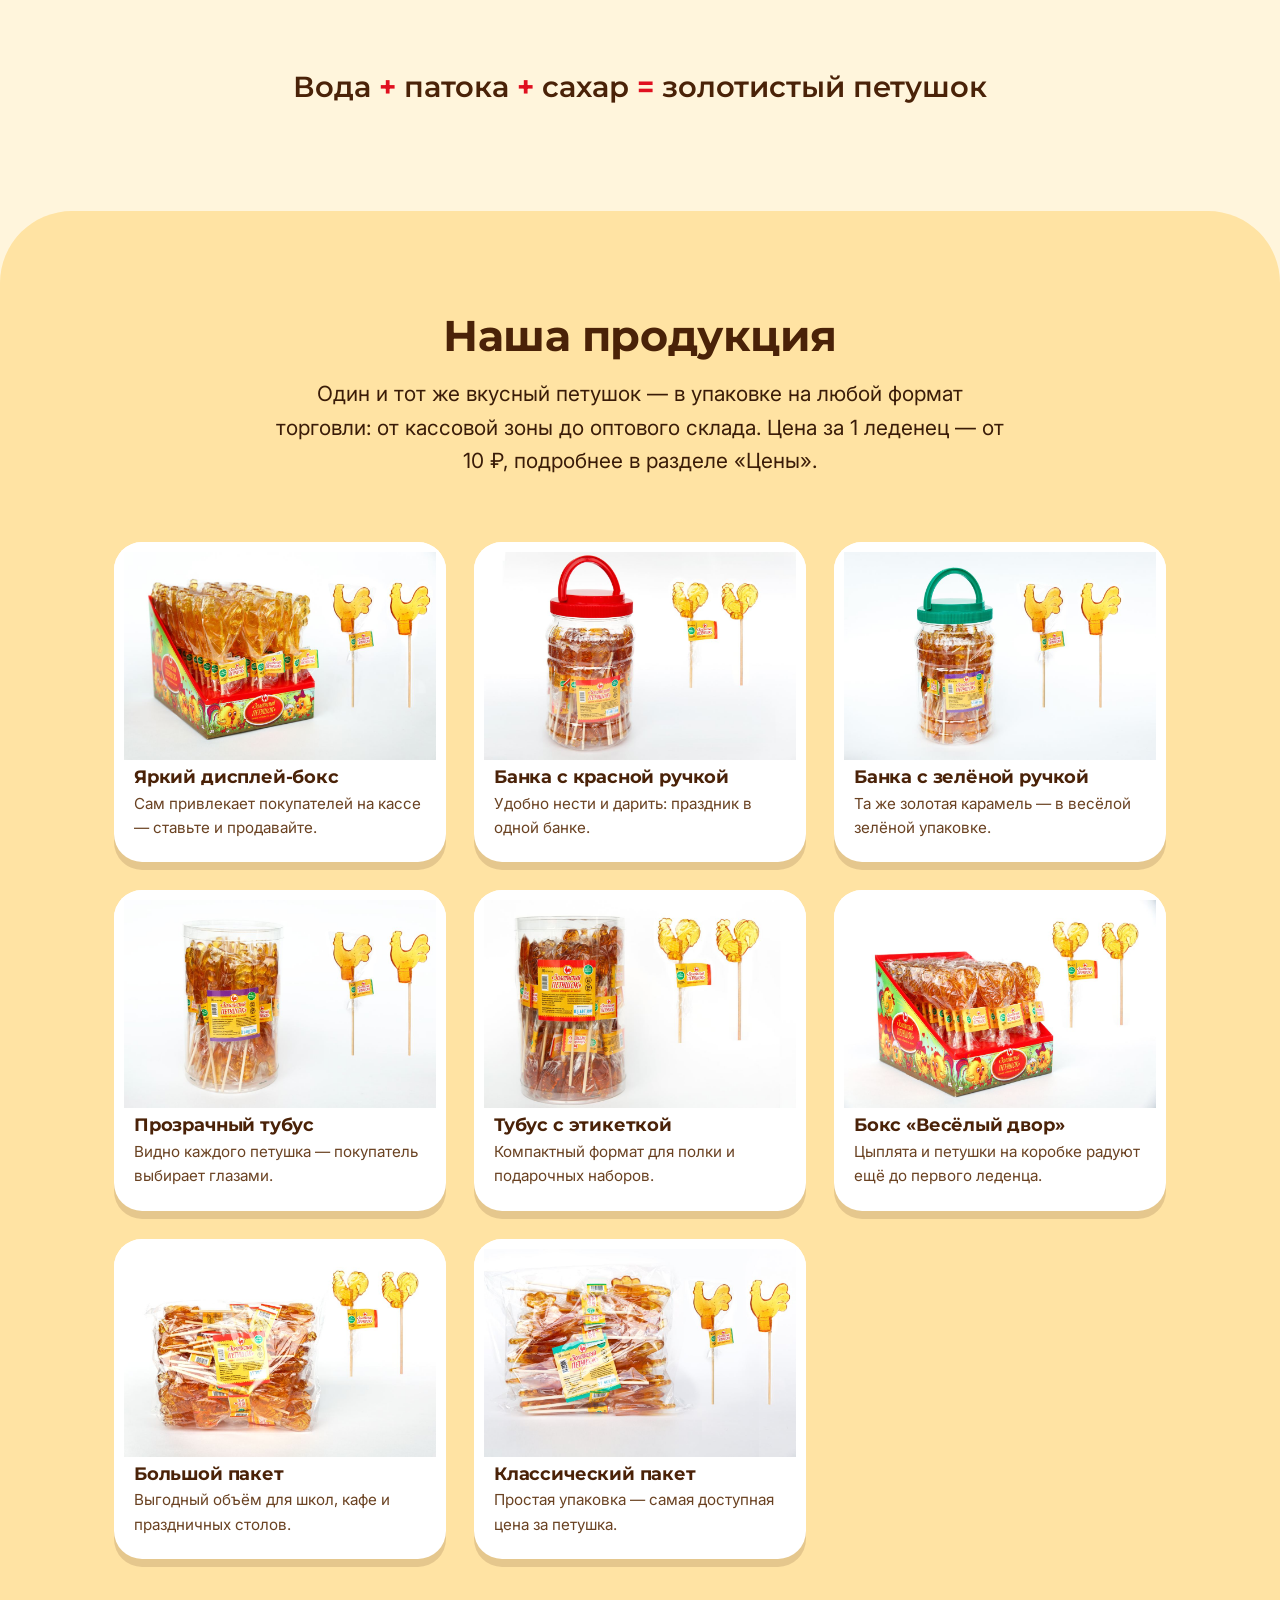
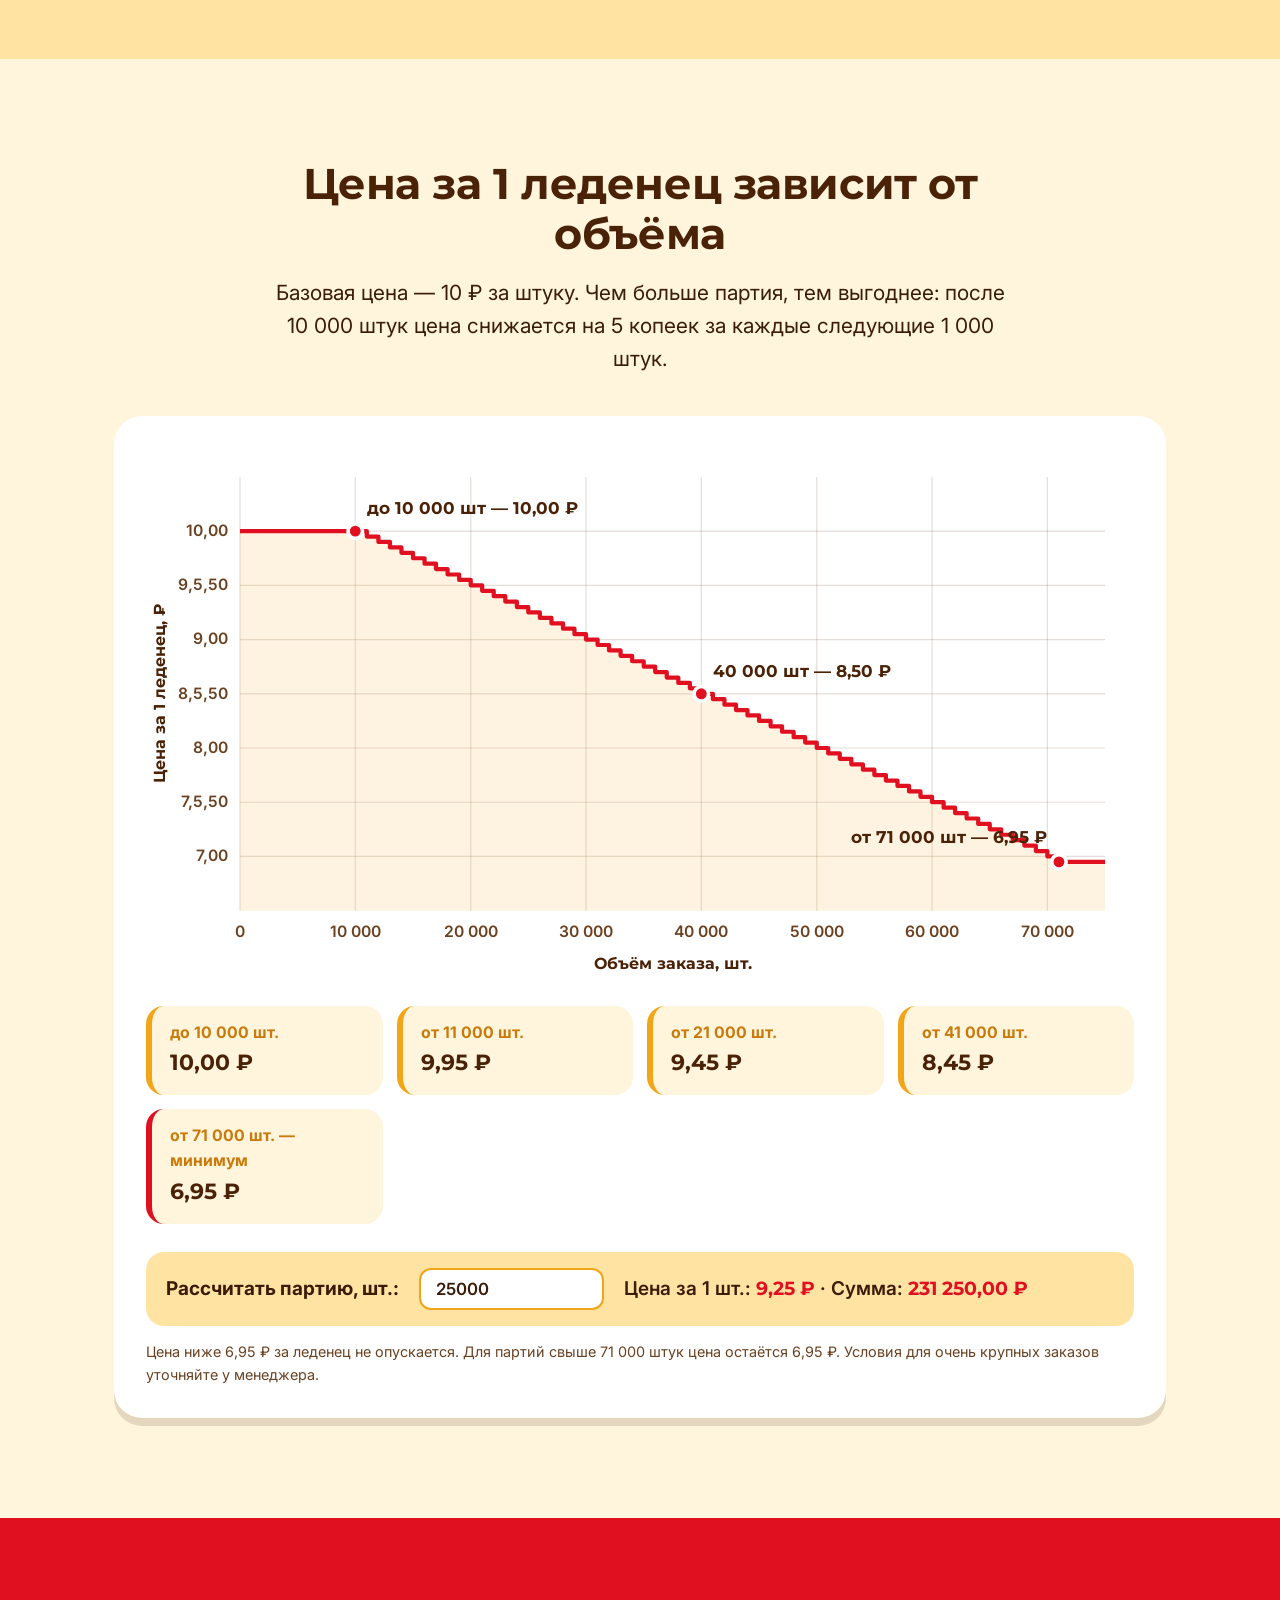
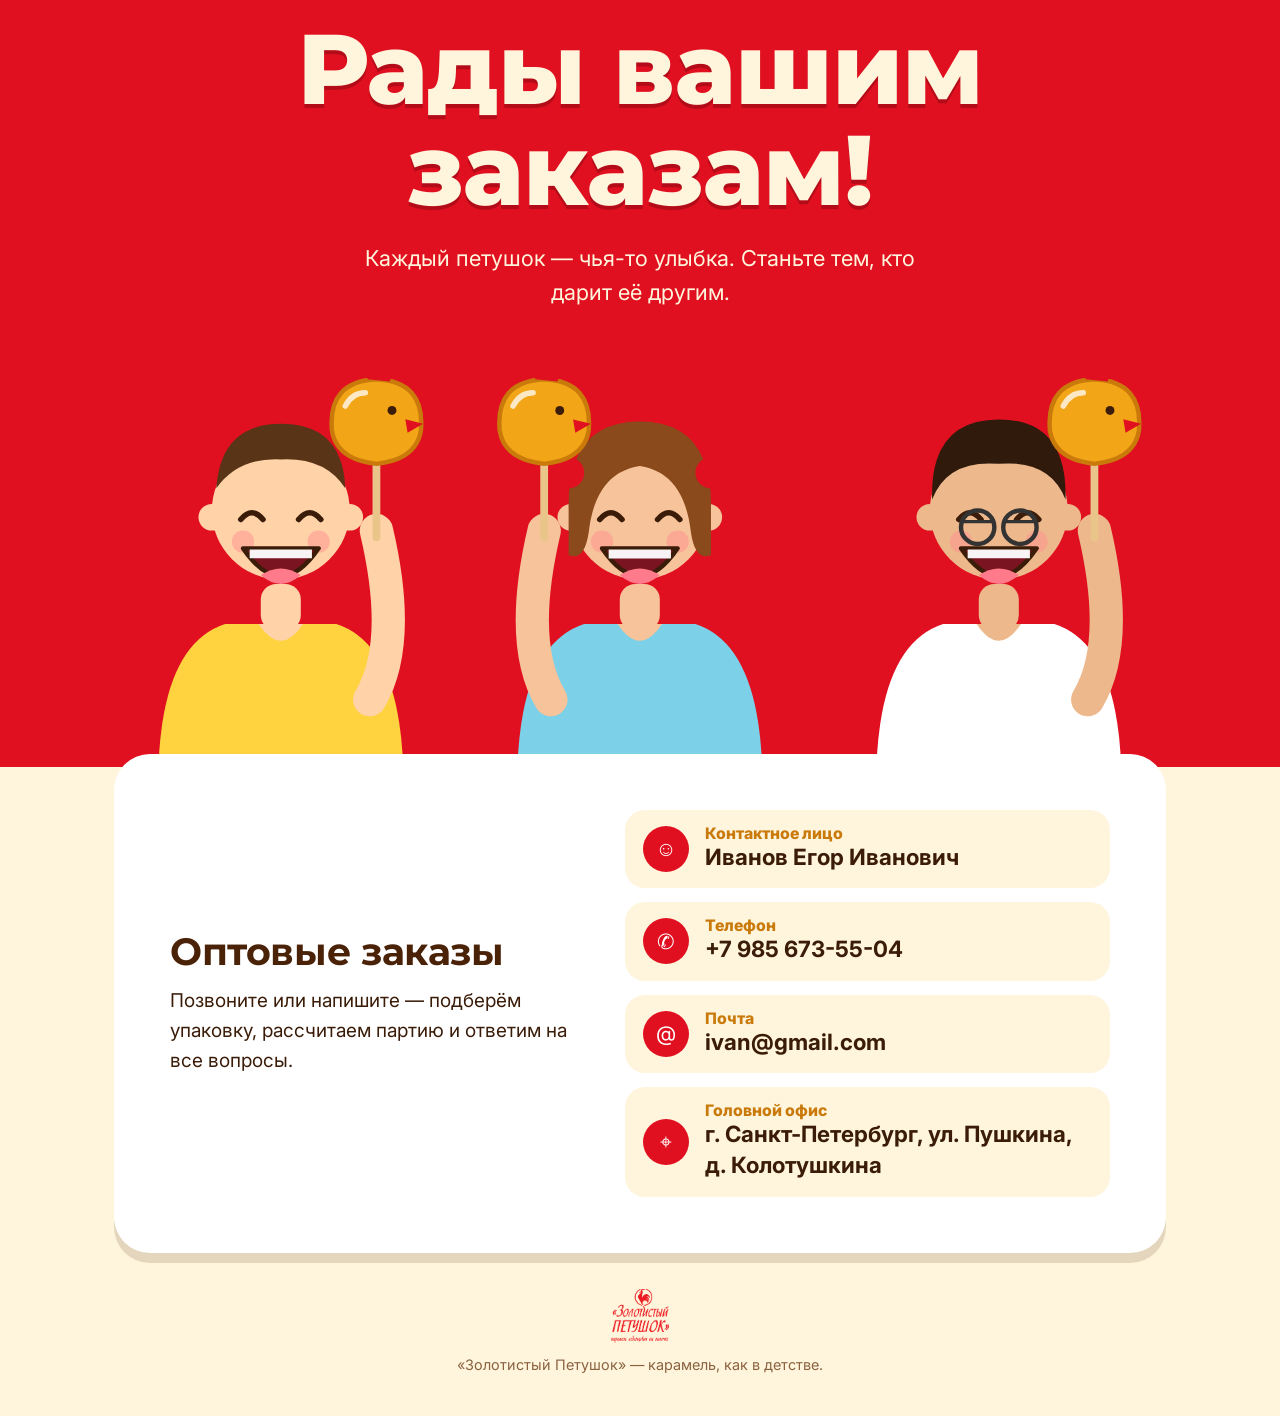
==== commit 62e76aa6: "add adres" ====
--- a/index1.html
+++ b/index1.html
@@ -28,8 +28,19 @@
 .btn.light:hover{box-shadow:0 3px 0 #d9b56a}
 
 /* top bar */
-.bar{position:sticky;top:0;z-index:20;background:rgba(255,245,220,.94);backdrop-filter:blur(8px);padding-top:env(safe-area-inset-top,0);border-bottom:2px solid var(--honey)}
-.bar .wrap{display:flex;align-items:center;justify-content:space-between;height:62px;gap:12px}
+.bar{position:sticky;top:0;z-index:20;background:rgba(255,245,220,.94);backdrop-filter:blur(8px);padding-top:env(safe-area-inset-top,0);border-bottom:2px solid var(--honey);overflow:hidden}
+.coin-rain{position:absolute;inset:0;overflow:hidden;pointer-events:none;z-index:1}
+.coin-rain img{position:absolute;top:-42px;width:clamp(18px,2.2vw,28px);height:auto;opacity:0;animation:coin-fall 3.8s linear infinite}
+.coin-rain img:nth-child(1){left:5%;animation-duration:3.7s;animation-delay:-2.1s}
+.coin-rain img:nth-child(2){left:16%;animation-duration:4.4s;animation-delay:-.4s}
+.coin-rain img:nth-child(3){left:29%;animation-duration:3.5s;animation-delay:-3s}
+.coin-rain img:nth-child(4){left:43%;animation-duration:4.2s;animation-delay:-1.3s}
+.coin-rain img:nth-child(5){left:57%;animation-duration:3.9s;animation-delay:-2.7s}
+.coin-rain img:nth-child(6){left:70%;animation-duration:4.5s;animation-delay:-.8s}
+.coin-rain img:nth-child(7){left:83%;animation-duration:3.6s;animation-delay:-1.9s}
+.coin-rain img:nth-child(8){left:94%;animation-duration:4.1s;animation-delay:-3.3s}
+@keyframes coin-fall{0%{transform:translate3d(0,-8px,0) rotate(-25deg);opacity:0}12%{opacity:.8}88%{opacity:.8}100%{transform:translate3d(34px,110px,0) rotate(335deg);opacity:0}}
+.bar .wrap{position:relative;z-index:2;display:flex;align-items:center;justify-content:space-between;height:62px;gap:12px}
 .bar img{height:44px;width:auto}
 .bar nav{display:flex;gap:clamp(12px,3vw,32px);font-weight:800;font-size:.95rem}
 .bar nav a{text-decoration:none}
@@ -136,12 +147,22 @@
   .hero p.lead{margin-inline:auto}
   .hero-logo{margin-inline:auto}
 }
-@media (prefers-reduced-motion:reduce){*{transition:none!important;scroll-behavior:auto!important}}
+@media (prefers-reduced-motion:reduce){*{transition:none!important;scroll-behavior:auto!important}.coin-rain{display:none}}
 </style>
 </head>
 <body>
 
 <header class="bar">
+  <div class="coin-rain" aria-hidden="true">
+    <img src="zolotaya_moneta.svg" alt="">
+    <img src="zolotaya_moneta.svg" alt="">
+    <img src="zolotaya_moneta.svg" alt="">
+    <img src="zolotaya_moneta.svg" alt="">
+    <img src="zolotaya_moneta.svg" alt="">
+    <img src="zolotaya_moneta.svg" alt="">
+    <img src="zolotaya_moneta.svg" alt="">
+    <img src="zolotaya_moneta.svg" alt="">
+  </div>
   <div class="wrap">
     <a href="#top" aria-label="Золотистый Петушок"><img src="[data-uri]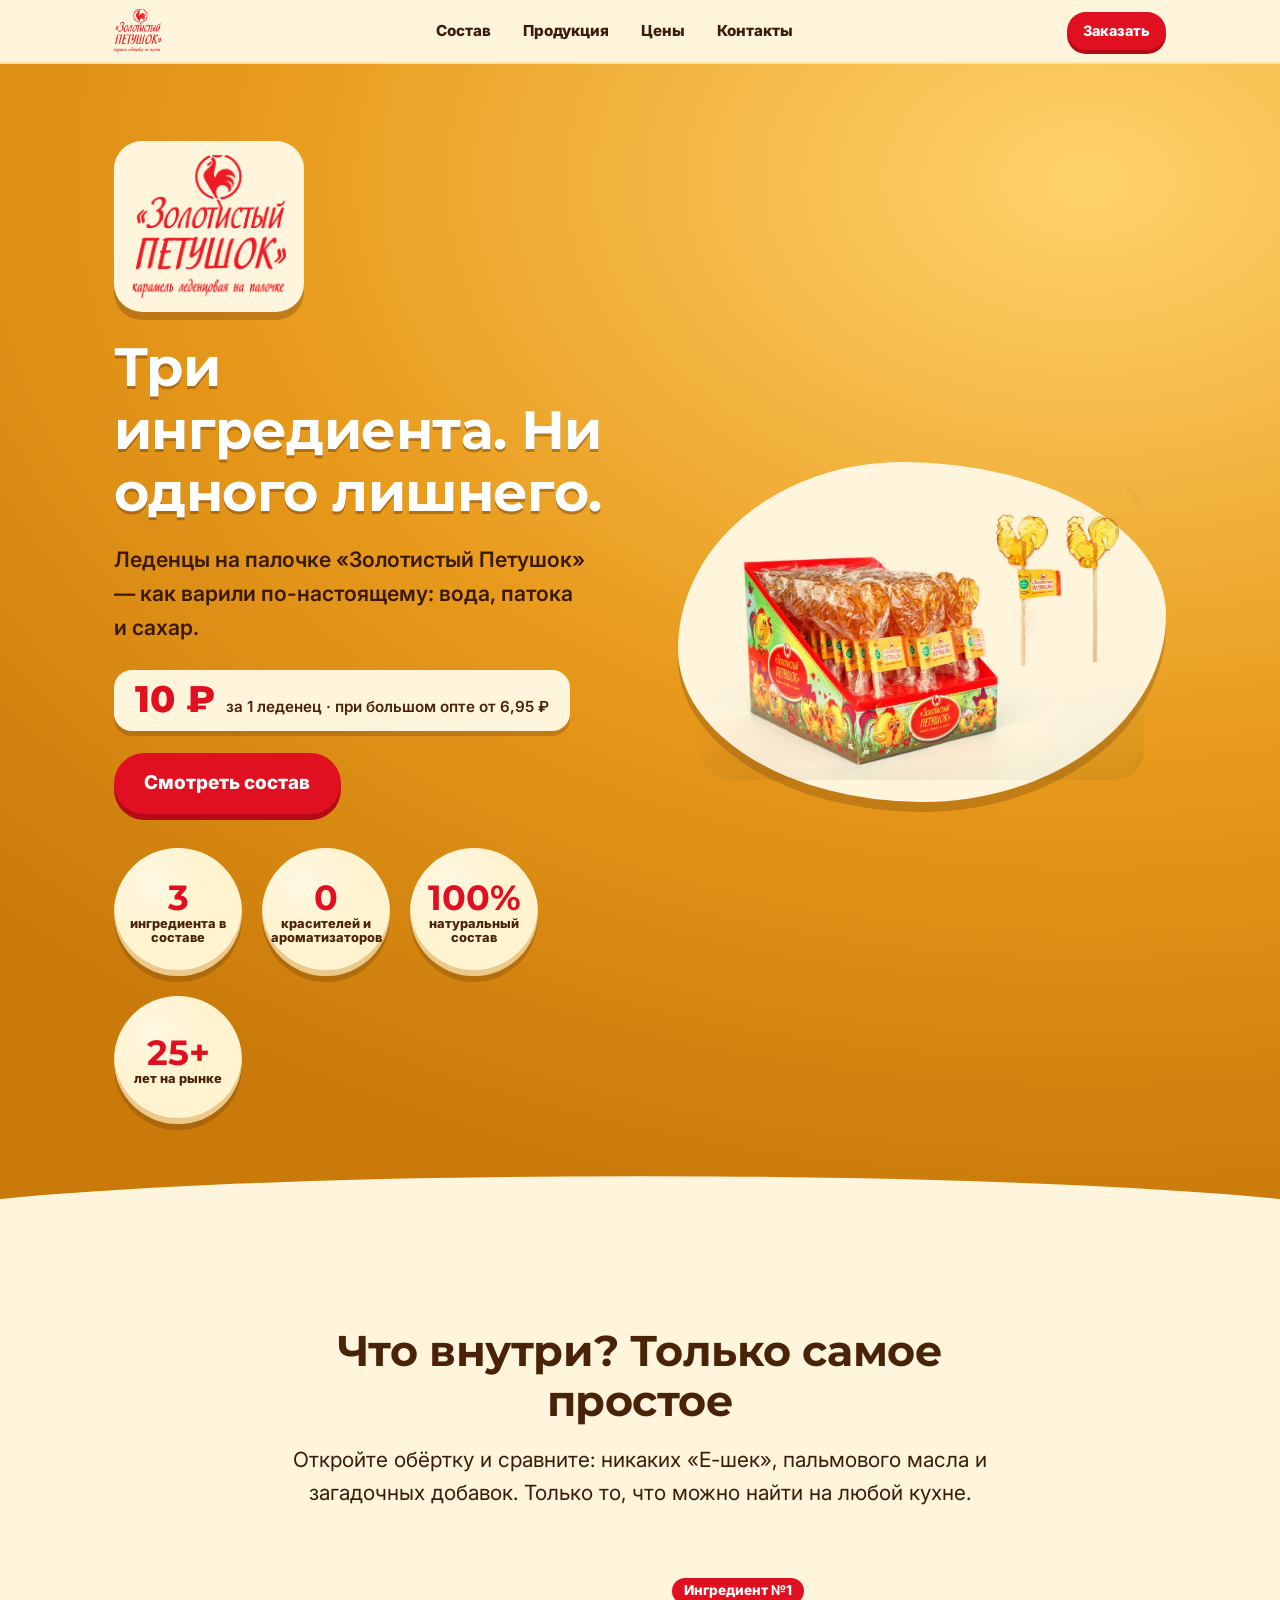
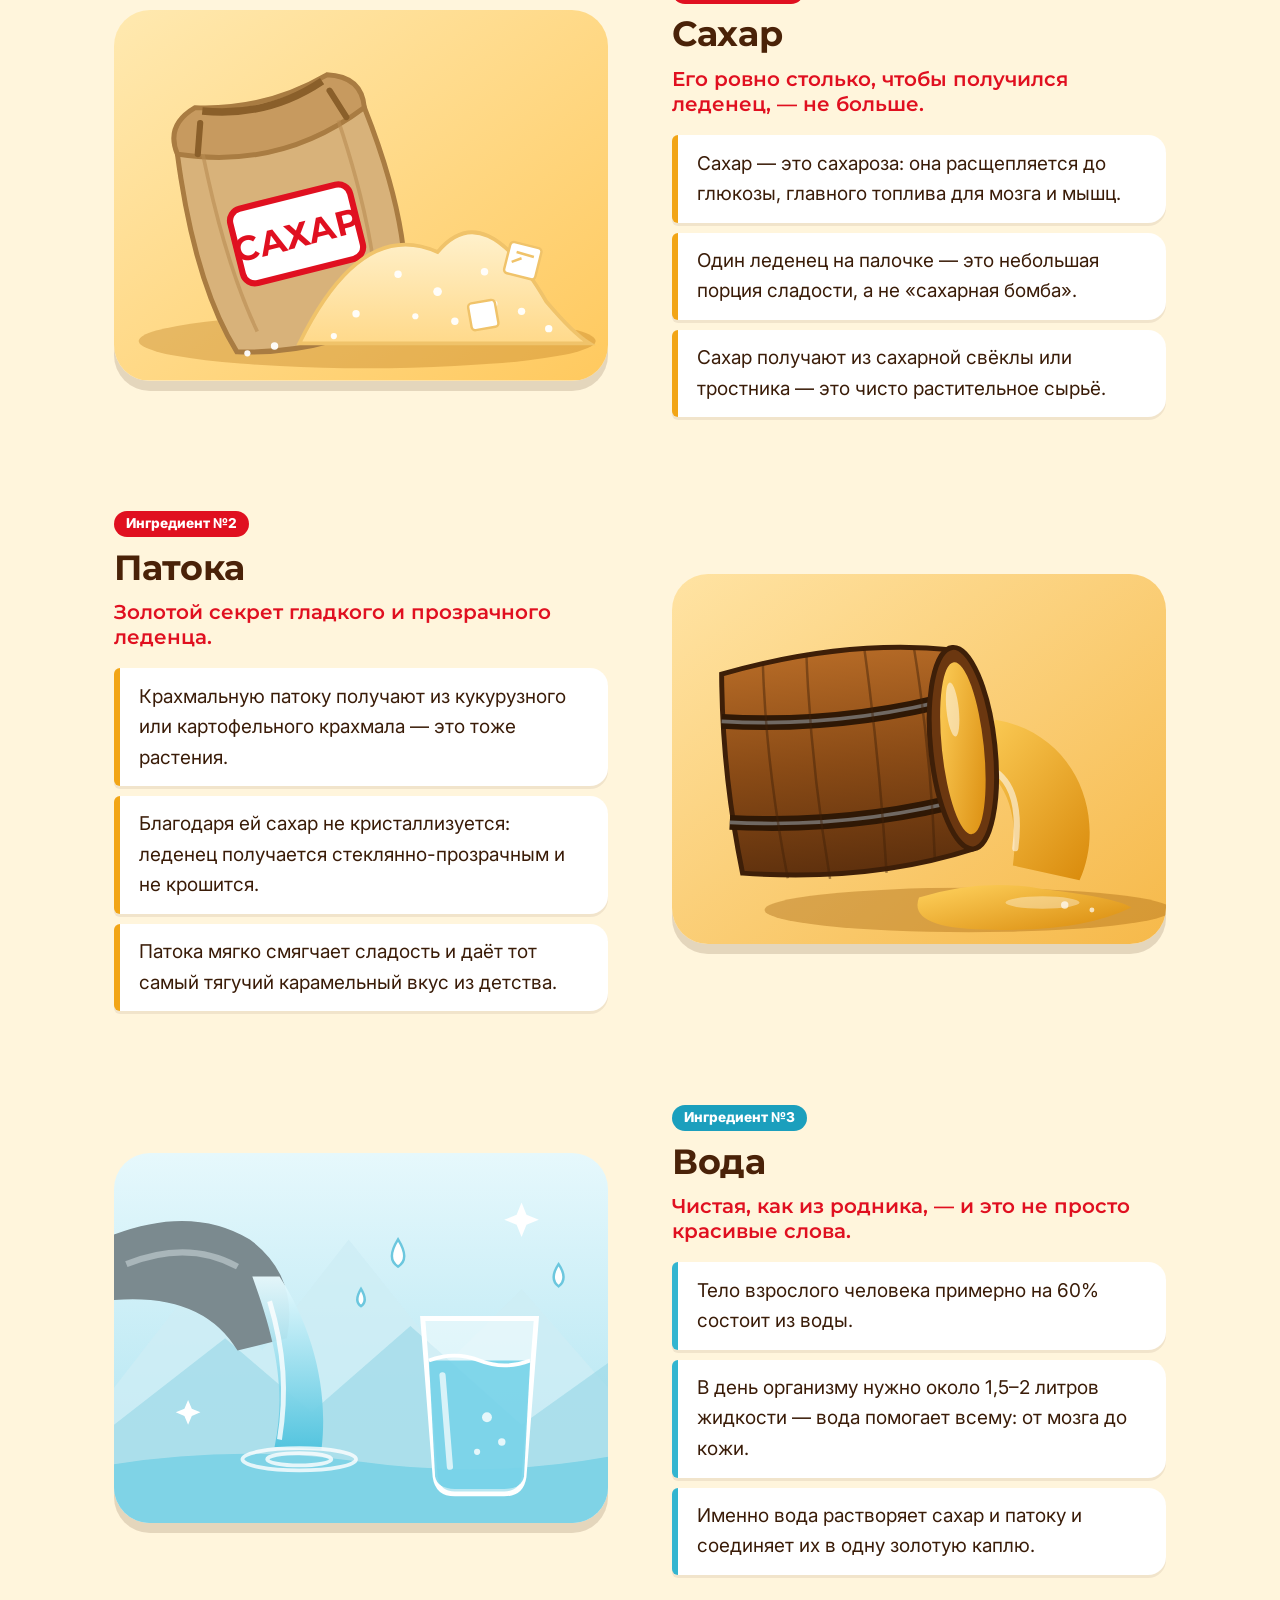
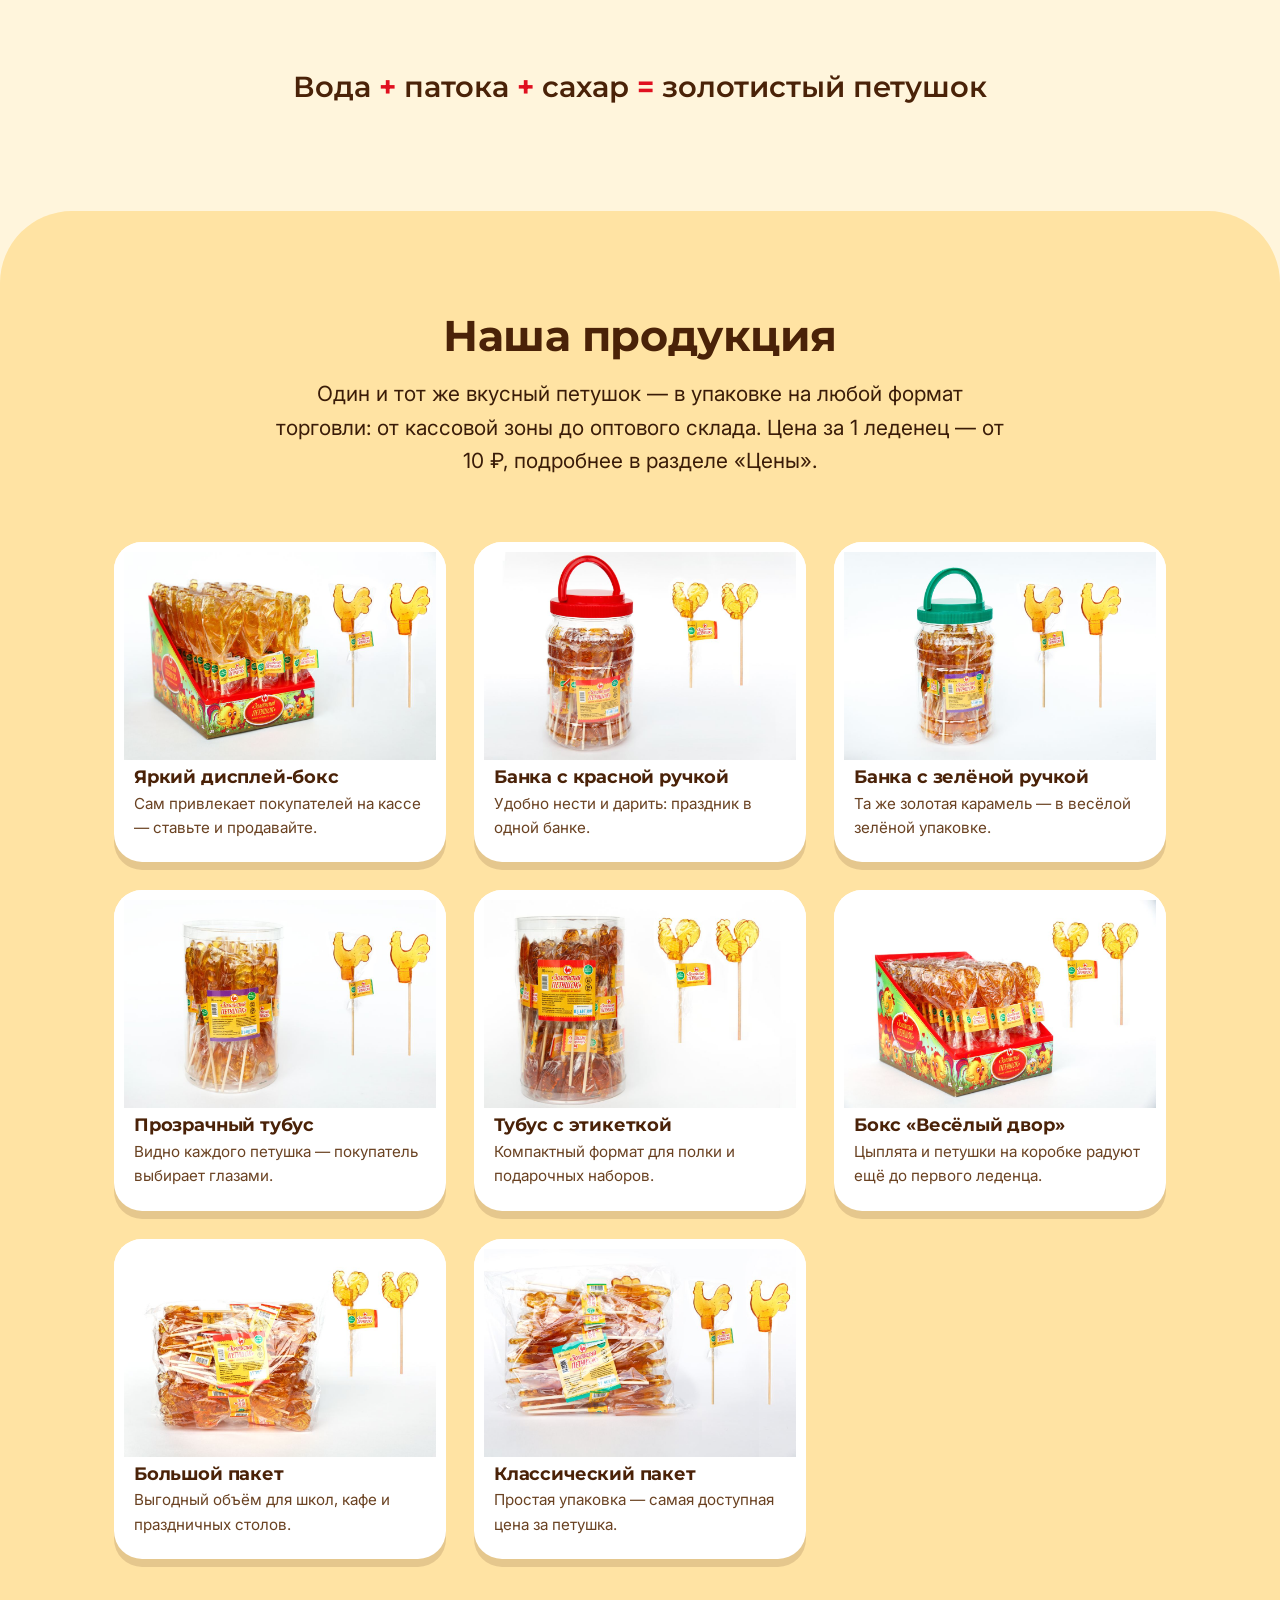
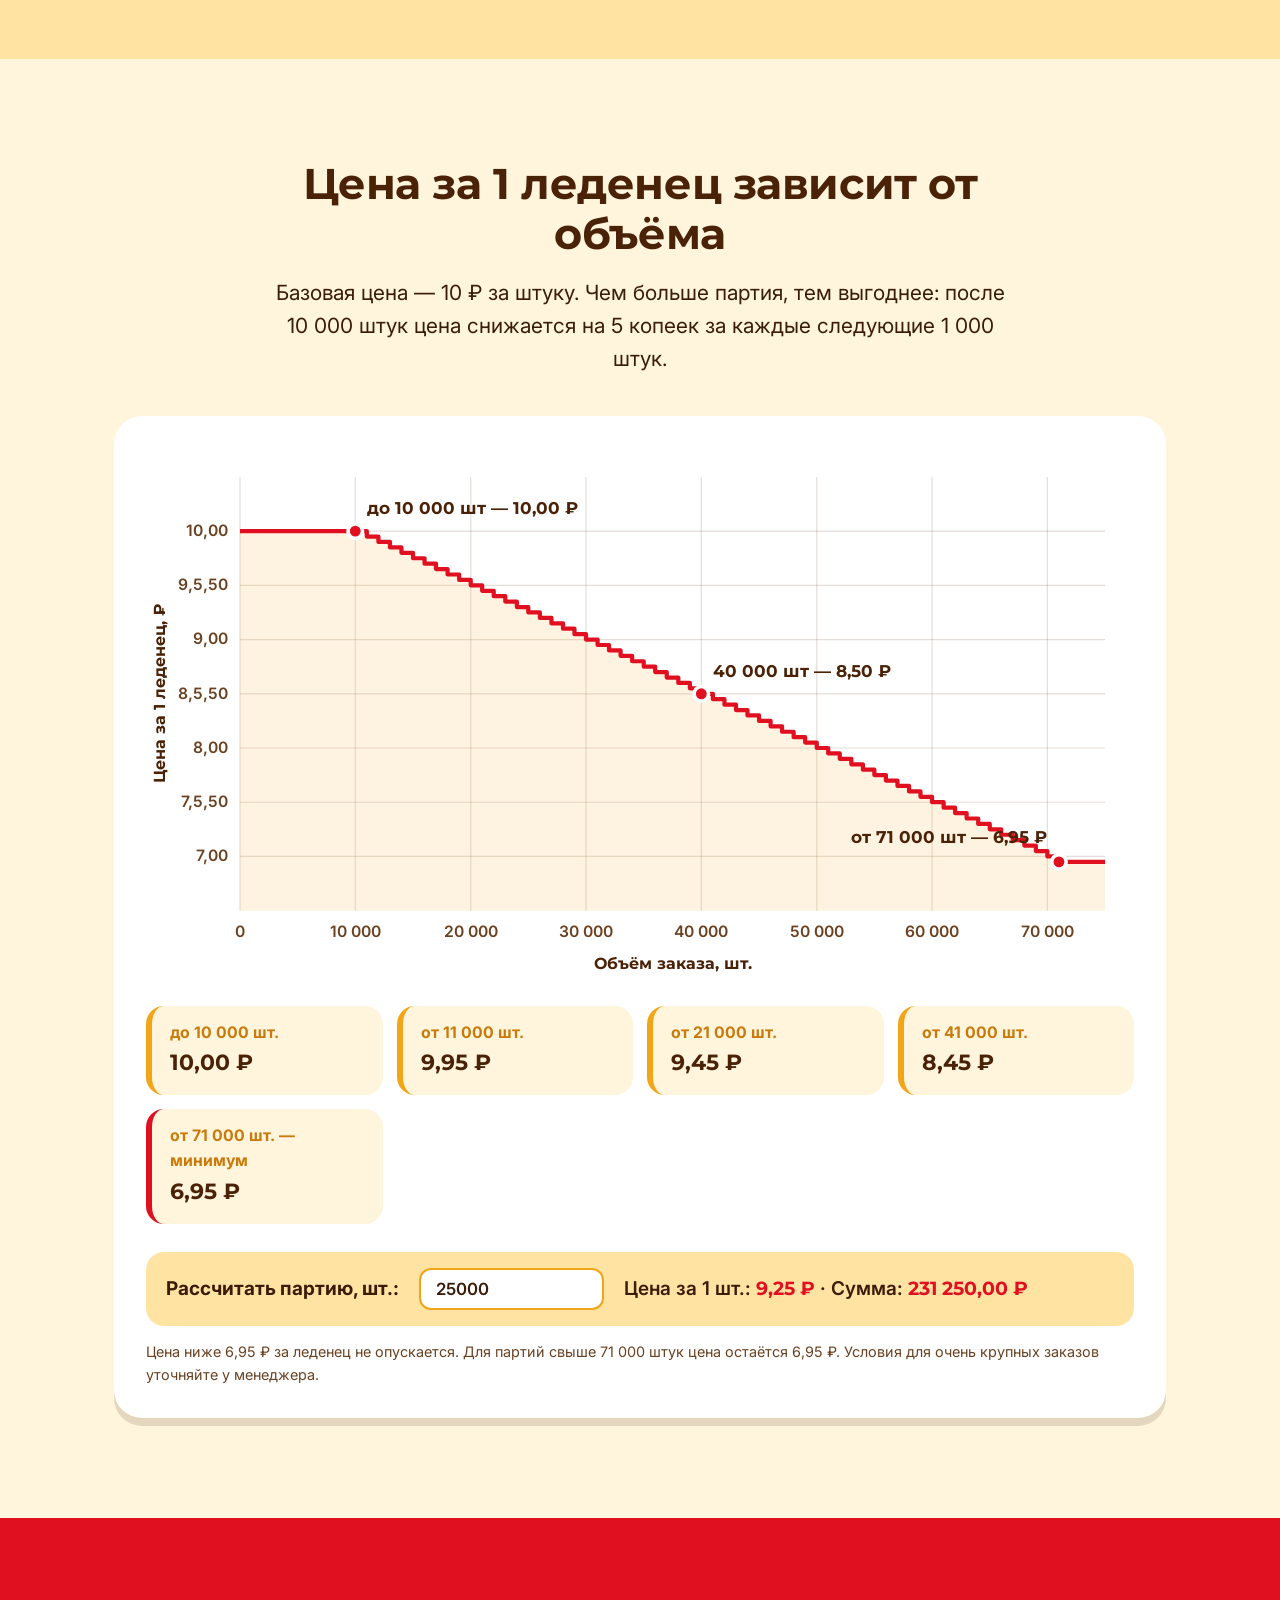
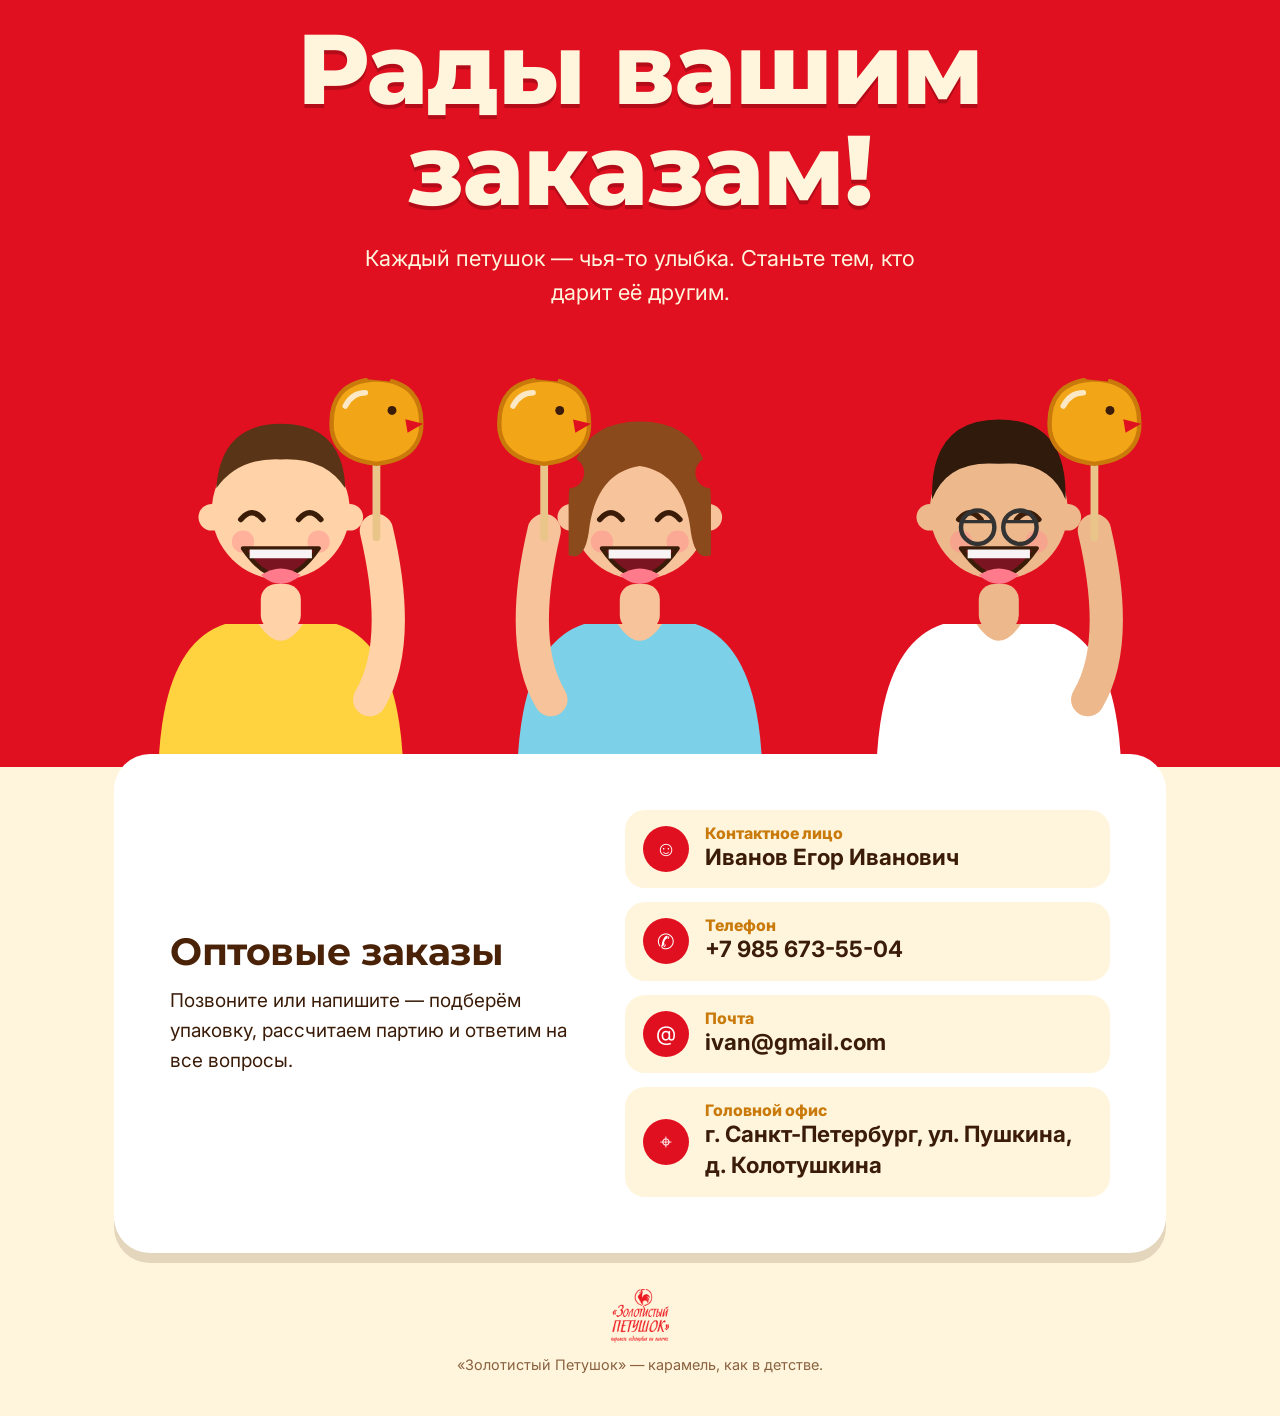
